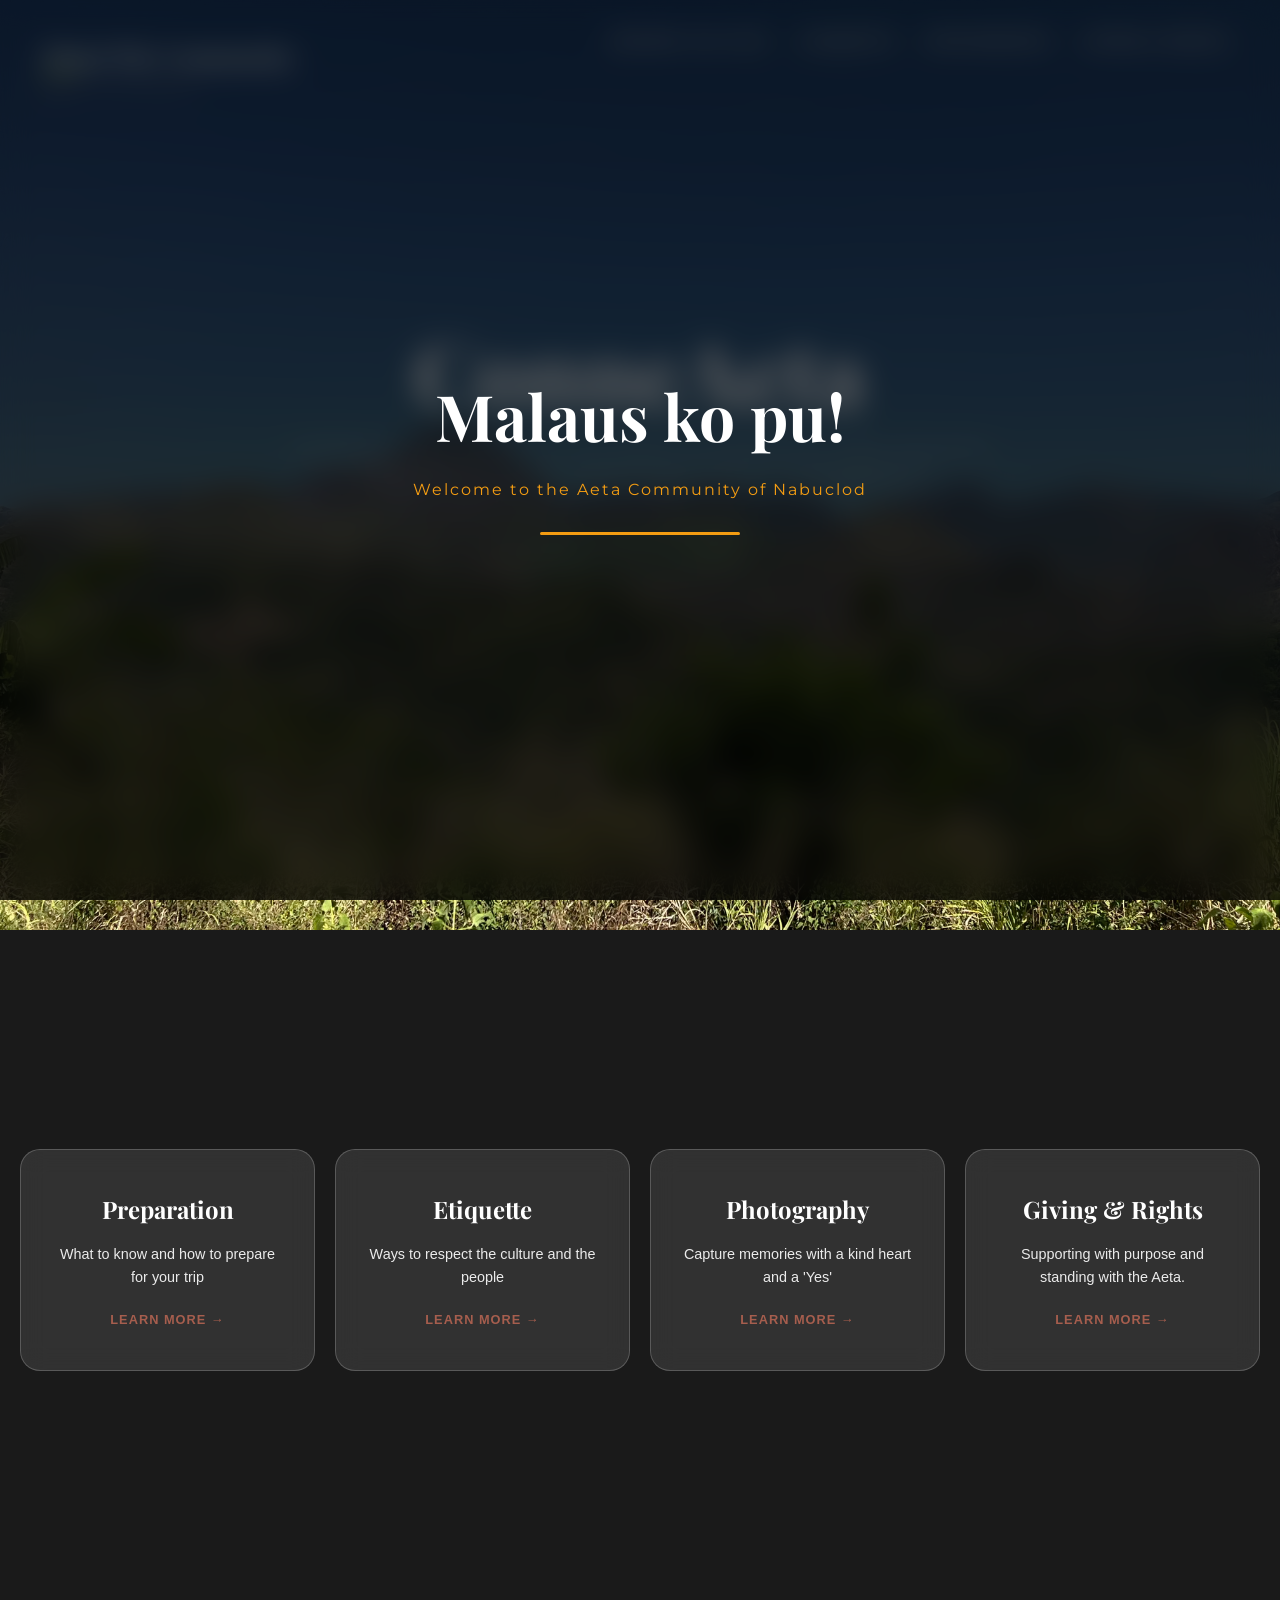
==== index.html @ 684ae45a "Add files via upload initial commit" ====
<!DOCTYPE html>
<html lang="en">
<head>
    <meta charset="UTF-8">
    <!-- CRITICAL: This line makes it phone-friendly -->
    <meta name="viewport" content="width=device-width, initial-scale=1.0">
    <link href="https://fonts.googleapis.com/css2?family=Montserrat:wght@300;400;600&family=Playfair+Display:ital,wght@0,600;1,600&display=swap" rel="stylesheet">
    <link rel="stylesheet" href="style.css">
    <title>ConneAeta</title>
</head>
<body class="home-page" style="background: linear-gradient(rgba(0,0,0,0.5), rgba(0,0,0,0.5)), url('nabuclod.jpeg') no-repeat center center fixed; background-size: cover; background-color: #1a1a1a;">
  
    <!-- Welcome Splash Screen -->
<div id="welcome-overlay">
    <div class="welcome-content">
        <h1 class="welcome-main">Malaus ko pu!</h1>
        <p class="welcome-sub">Welcome to the Aeta Community of Nabuclod</p>
         <div class="loading-container">
            <div class="loading-progress"></div>
        </div>
    </div>
</div>
   <!-- Brand & Info Navigation (Top Left) -->
<nav class="index-info-nav">
    <!-- Added onclick here -->
    <button id="communityBtn" class="nav-main" onclick="openModal('communityModal')">About The Community</button>
    <button id="projectBtn" class="nav-sub" onclick="openModal('projectModal')">About The Project</button>
</nav>

<!-- Modals (Initially Hidden) -->
<div id="communityModal" class="modal">
    <div class="modal-content">
        <span class="close-btn" onclick="closeModal('communityModal')">&times;</span>
        <h2>The Aeta of Nabuclod </h2>
        <div class="matcha-line"></div>
        <p> <br> The Aeta of Nabuclod are among the resilient Indigenous peoples of Central Luzon, 
            serving as the ancestral guardians of the mountains in Floridablanca, Pampanga. 
            Their heritage is deeply rooted in a spiritual and physical connection to the land, 
            which they view not just as property, but as a source of life, medicine, and identity.
            <br>
            <br>
        For generations, they have maintained a profound knowledge of the forest—from traditional 
        herbal healing practices to the rhythmic storytelling found in their music and dance. 
        Today, the community continues to protect their cultural integrity and ancestral domains, 
        inviting visitors to connect with their history through the lens of respect, dignity, and legal awareness.</p>
    </div>
</div>

<div id="projectModal" class="modal">
    <div class="modal-content">
        <span class="close-btn" onclick="closeModal('projectModal')">&times;</span>
        <h2>About ConneAeta</h2>
        <div class="matcha-line"></div>
        <p> <br> ConneAeta is a digital platform designed to bridge the gap between visitors and the Aeta community 
            through education and legal awareness. 
            <br> <br>
            By providing specific guidance on Aeta etiquette and integrating 
            the principles of the Indigenous Peoples’ Rights Act (IPRA), the project aims to transform "good intentions" 
            into purposeful support—ensuring every connection is rooted in mutual respect and cultural dignity.</p>
    </div>
</div>
    <header>
        <nav>
            <a href="before-you-visit.html">Before You Visit</a>
            <a href="etiquette.html">Etiquette</a>
            <a href="photos.html">Photography</a>
            <a href="support.html">Giving & Rights</a>
        </nav>

    </header>

    <main class="hero">
        <div class="hero-content">
            <h1>ConneAeta</h1>
            <p class="tagline">Connecting People to Aeta Etiquette and Rights <br class="desktop-only"> in Nabuclod, Floridablanca, Pampanga</p>
            <div class="button-container">
                <a href="before-you-visit.html" class="cta-button">Connect with Respect</a>
            </div>
        </div>
    </main>

    <section class="quick-links">
    <div class="glass-grid">
        <!-- Card 1 -->
        <a href="before-you-visit.html" class="glass-card">
            <h3>Preparation</h3>
            <p>What to know and how to prepare for your trip</p>
            <span class="card-link">Learn More →</span>
        </a>

        <!-- Card 2 -->
        <a href="etiquette.html" class="glass-card">
            <h3>Etiquette</h3>
            <p>Ways to respect the culture and the people</p>
            <span class="card-link">Learn More →</span>
        </a>

        <!-- Card 3 -->
        <a href="photos.html" class="glass-card">
            <h3>Photography</h3>
            <p>Capture memories with a kind heart and a 'Yes'</p>
            <span class="card-link">Learn More →</span>
        </a>
        <!-- New Card 4: Giving & Rights -->
        <a href="support.html" class="glass-card">
            <h3>Giving & Rights</h3>
            <p>Supporting with purpose and standing with the Aeta.</p>
            <span class="card-link">Learn More →</span>
        </a>
    </div>
    
</section>

<!-- At the very bottom, right before the closing </body> tag -->
    <script>
    function dismissOverlay() {
        const overlay = document.getElementById('welcome-overlay');
        if (overlay) {
            overlay.classList.add('overlay-hidden');
            // Re-enable scrolling after the transition
            document.body.style.overflow = 'auto';
        }
    }

    document.addEventListener("DOMContentLoaded", () => {
        // 1. Lock scrolling immediately
        document.body.style.overflow = 'hidden';

        // 2. Set timer to dismiss overlay after 3 seconds
        setTimeout(dismissOverlay, 3000); 
    });
  document.addEventListener("DOMContentLoaded", function() {
    
    // Function to show modal
    window.openModal = function(id) {
        const modal = document.getElementById(id);
        if (modal) {
            modal.style.display = "flex";
            document.body.style.overflow = "hidden"; // Stop background scroll
        }
    };

    // Function to hide modal
    window.closeModal = function(id) {
        const modal = document.getElementById(id);
        if (modal) {
            modal.style.display = "none";
            document.body.style.overflow = "auto"; // Enable background scroll
        }
    };

    // --- ATTACHING TO YOUR SPECIFIC IDs ---
    const commBtn = document.getElementById("communityBtn");
    const projBtn = document.getElementById("projectBtn");

    if (commBtn) {
        commBtn.addEventListener("click", () => openModal("communityModal"));
    }
    if (projBtn) {
        projBtn.addEventListener("click", () => openModal("projectModal"));
    }

    // Close if clicking the dark overlay
    window.addEventListener("click", function(event) {
        if (event.target.classList.contains('modal')) {
            event.target.style.display = "none";
            document.body.style.overflow = "auto";
        }
    });
});
</script>

</body>
</html>
---- style.css ----
:root {
    --earth-brown: #5d4037;
    --forest-green: #385139;
    --warm-cream: #f9f7f2;
    --terracotta: #a65e4e;
    --white: #ffffff;
    
    --heading-font: 'Playfair Display', serif;
    --body-font: 'Montserrat', sans-serif;
}

/* --- Base Reset --- */
* {
    box-sizing: border-box;
}

body {
    margin: 0;
    font-family: var(--body-font);
    background-color: var(--warm-cream);
    color: var(--earth-brown);
    line-height: 1.6;
    overflow-x: hidden; /* Prevents accidental side-scrolling on mobile */
}
/* --- Header & Navigation --- */
header {
    position: absolute;
    top: 0;
    width: 100%;
    padding: 30px 50px;
    display: flex;
    justify-content: flex-end;
    z-index: 10;
}

nav {
    display: flex;
    flex-wrap: wrap;
    justify-content: flex-end;
}

nav a {
    margin-left: 30px;
    text-decoration: none;
    color: var(--white);
    font-size: 0.85rem;
    font-weight: 600;
    text-transform: uppercase;
    letter-spacing: 2px;
    transition: opacity 0.3s ease;
    text-shadow: 1px 1px 2px rgba(0,0,0,0.3);
}

/* THE ADDITION */
nav a.active {
    color: var(--terracotta) !important;
    border-bottom: 2px solid var(--terracotta);
    padding-bottom: 5px;
    opacity: 1;
}

nav a:hover {
    opacity: 0.7;
}

/* --- Hero Section --- */
.hero {
    height: 100vh;
    display: flex;
    justify-content: center;
    align-items: center;
    text-align: center;
    background-size: cover;
    background-position: center;
    background-repeat: no-repeat;
    padding: 0 20px;
}

.hero-content {
    max-width: 900px; /* Prevents text from being too wide on desktops */
    padding: 20px;
}

.hero-content h1 {
    font-family: var(--heading-font);
    font-size: clamp(2.5rem, 10vw, 5.5rem); /* Dynamically scales text */
    color: var(--white);
    margin: 0;
    letter-spacing: 1px;
    line-height: 1.1;
}

.tagline {
    font-family: var(--body-font);
    font-size: clamp(0.85rem, 3vw, 1.1rem); /* Dynamically scales tagline */
    font-weight: 300;
    color: var(--white);
    margin-top: 15px;
    margin-bottom: 40px;
    text-transform: uppercase;
    letter-spacing: 4px;
    opacity: 0.9;
}

/* --- Subtle CTA Button --- */
.cta-button {
    display: inline-block;
    padding: 15px 30px;
    /* Transparent background for a lighter feel */
    background-color: transparent; 
    /* Soft color for text - use a muted white or light grey */
    color: rgba(255, 255, 255, 0.9); 
    
    text-decoration: none;
    font-size: 0.85rem;
    font-weight: 500;
    text-transform: uppercase;
    letter-spacing: 2px;
    
    /* Thin, semi-transparent border */
    border: 1px solid rgba(255, 255, 255, 0.3); 
    border-radius: 2px;
    
    transition: all 0.5s cubic-bezier(0.4, 0, 0.2, 1);
}

.cta-button:hover {
    /* Subtle background fade-in */
    background-color: rgba(164, 198, 57, 0.15); /* Very light Matcha Green tint */
    border-color: #A4C639; /* Matcha Green border highlight */
    color: #ffffff;
    
    /* Very soft lift instead of a harsh shadow */
    transform: translateY(-1px);
    letter-spacing: 2.5px; /* Slight expansion for a sophisticated feel */
}

/* --- Base Body Settings --- */
body {
    margin: 0;
    padding: 0;
    font-family: 'Montserrat', sans-serif;
    background-attachment: fixed;
    background-position: center;
    background-repeat: no-repeat;
    background-size: cover;
    background-color: #1a1a1a; 
}

/* --- Index Page Background --- */
body.home-page {
    background-image: linear-gradient(rgba(0,0,0,0.5), rgba(0,0,0,0.5)), url('nabuclod.webp') !important;
    background-attachment: fixed !important;
    display: block; /* Ensures the body is rendering fully */
}

/* --- All Other Pages Background --- */
body.sub-page {
    /* Increased from 0.7 to 0.85 for better text contrast */
    background-image: linear-gradient(rgba(0,0,0,0.85), rgba(0,0,0,0.85)), url('nabuclod2.webp');
    background-size: cover;
    background-position: center;
    background-attachment: fixed; /* Keeps the background steady while scrolling */
}

/* CHANGE: Separate the body class from the container class */
.hero, .quick-links, .sub-page-content {
    background: transparent !important;
}
.quick-links {
    position: relative;
    padding: 150px 20px; /* More padding creates a longer scroll over the photo */
    /* This is the engine of the effect */
    background-attachment: fixed; 
    background-position: center;
    background-repeat: no-repeat;
    background-size: cover;
    
    width: 100%;
    min-height: 80vh; /* Ensures the section is large enough to see the effect */
    display: flex;
    align-items: center;
    overflow: hidden;
}

.glass-grid {
    display: grid;
    /* This forces 4 equal columns on desktop */
    grid-template-columns: repeat(4, 1fr); 
    gap: 20px;
    max-width: 1300px; /* Widened to give the row more breathing room */
    margin: 0 auto;
    z-index: 2;
}

/* --- Responsive Adjustments --- */

/* For Tablets: Move to 2 rows of 2 */
@media (max-width: 1100px) {
    .glass-grid {
        grid-template-columns: repeat(2, 1fr);
    }
}

/* For Phones: Move to a single vertical stack */
@media (max-width: 700px) {
    .glass-grid {
        grid-template-columns: 1fr;
        gap: 15px;
    }
    
    .glass-card {
        padding: 30px 20px; /* Slightly smaller padding for small screens */
    }
}
/* THE GLASS EFFECT */
.glass-card {
    background: rgba(255, 255, 255, 0.1); /* Transparent white */
    backdrop-filter: blur(12px); /* The frosted glass look */
    -webkit-backdrop-filter: blur(12px); /* Safari support */
    border: 1px solid rgba(255, 255, 255, 0.2);
    border-radius: 20px;
    padding: 40px 30px;
    text-decoration: none;
    color: white;
    transition: all 0.4s cubic-bezier(0.175, 0.885, 0.32, 1.275);
    display: flex;
    flex-direction: column;
    align-items: center;
    text-align: center;
}

.glass-card:hover {
    transform: translateY(-10px);
    background: rgba(255, 255, 255, 0.18);
    border: 1px solid rgba(255, 255, 255, 0.4);
}

.card-icon {
    font-size: 2.5rem;
    margin-bottom: 20px;
}

.glass-card h3 {
    font-family: 'Playfair Display', serif;
    font-size: 1.5rem;
    margin-bottom: 15px;
}

.glass-card p {
    font-size: 0.9rem;
    line-height: 1.6;
    opacity: 0.9;
    margin-bottom: 20px;
}

.card-link {
    font-weight: 600;
    font-size: 0.8rem;
    text-transform: uppercase;
    letter-spacing: 1px;
    color: var(--terracotta);
}
/* --- MOBILE OPTIMIZATION --- */
@media (max-width: 768px) {
    header {
        padding: 20px;
        justify-content: center; /* Centers navigation on mobile */
        position: fixed; /* Optional: keeps nav visible while scrolling */
        background: rgba(56, 81, 57, 0.8); /* Semi-transparent forest green */
        backdrop-filter: blur(5px);
    }

    nav {
        justify-content: center;
        gap: 15px; /* Adds space between wrapped links */
    }

    nav a {
        margin: 0 5px; /* Better spacing for small screens */
        font-size: 0.75rem;
        letter-spacing: 1px;
    }

    .hero-content h1 {
        margin-top: 60px; /* Prevents text from being hidden behind the header */
    }

    .tagline {
        letter-spacing: 2px; /* Reduces spacing so it doesn't wrap awkwardly */
        margin-bottom: 30px;
    }

    .cta-button {
        width: 100%; /* Full width button is easier to tap */
        max-width: 300px;
        padding: 20px;
    }
}
/* --- Sub-Page Layout --- */
.sub-page { 
    background-color: var(--warm-cream); 
    background-image: linear-gradient(rgba(0, 0, 0, 0.5), rgba(0, 0, 0, 0.5)), url('nabuclod2.jpeg');
    background-size: cover;
    background-position: center;
    background-repeat: no-repeat;
    background-attachment: fixed;
    min-height: 100vh;
}

.sub-header {
    background-color: var(--forest-green);
    padding: 15px 5%; /* Flexible padding */
    display: flex;
    justify-content: flex-end;
    position: sticky; /* Keeps nav visible while scrolling */
    top: 0;
    z-index: 1000;
}

/* Fixes for Navigation on mobile */
.sub-header nav {
    display: flex;
    gap: 20px;
    flex-wrap: wrap; /* Allows links to wrap on small screens */
    justify-content: center;
}

.content-wrapper {
    max-width: 1200px;
    margin: 40px auto;
    padding: 0 20px;
}

.content-wrapper h1, .content-wrapper p {
    color: var(--white);
    text-shadow: 2px 2px 4px rgba(0,0,0,0.6);
    text-align: left;
}

/* 1. Base style for all category headers */
.category-section h2 {
    color: var(--white);
    font-family: var(--heading-font);
    margin: 30px 0 20px 0;
    display: inline-block;
    padding-bottom: 5px;
}
/* Target only the H2 inside the etiquette-section */
.etiquette-section .section-heading {
    color: white !important; /* Forces the color to change */
    text-shadow: 2px 2px 4px rgba(0, 0, 0, 0.8); /* Dark shadow to lift it off the background */
    display: inline-block;
    padding: 5px 15px;
}
 /* Using the parent class to ensure the browser prioritizes this style */
.donts-section .section-heading {
    color: white !important; /* Your brown */
   text-shadow: 2px 2px 4px rgba(0, 0, 0, 0.8); /* Dark shadow to lift it off the background */
    display: inline-block;
    padding: 5px 15px;
}

/* Container for the cards */
.dos-grid {
    display: grid;
    grid-template-columns: repeat(auto-fit, minmax(250px, 1fr));
    gap: 20px;
}

/* Glassmorphism Card Style */
.do-card {
    background: rgba(255, 255, 255, 0.05);
    backdrop-filter: blur(10px);
    border-radius: 12px;
    overflow: hidden;
    border: 1px solid rgba(255, 255, 255, 0.1);
    transition: 0.3s ease;
}

.do-card:hover {
    transform: scale(1.03);
    border-color: #f39c12; /* Using your gold/wood accent */
}

.img-box {
    width: 100%;
    height: 150px;
    overflow: hidden;
}

.img-box img {
    width: 100%;
    height: 100%;
    object-fit: cover;
}

.content {
    padding: 15px;
}

.content h3 {
    color: #f39c12;
    font-size: 1.1rem;
    margin-bottom: 5px;
}

.content p {
    font-size: 0.85rem;
    color: #ccc;
    line-height: 1.4;
}

/* Don'ts list styling */
.donts-container {
    background: rgba(231, 76, 60, 0.1); /* Subtle red tint */
    border-left: 5px solid #e74c3c;
    padding: 20px;
    border-radius: 8px;
}

.donts-list {
    display: grid;
    grid-template-columns: repeat(auto-fit, minmax(300px, 1fr));
    list-style: none;
    padding: 0;
}

.donts-list li {
    padding: 10px;
    color: #eee;
    font-size: 0.9rem;
}

.donts-list li::before {
    content: "✕ ";
    color: #e74c3c;
    font-weight: bold;
}

/* --- MOBILE OPTIMIZATION --- */
@media (max-width: 768px) {
    .sub-header {
        justify-content: center; /* Centers nav on phones */
        padding: 15px;
    }

    .sub-header nav {
        gap: 12px;
        font-size: 0.9rem;
    }

    .content-wrapper {
        margin: 20px auto;
    }

    .content-wrapper h1 {
        font-size: 1.8rem;
        text-align: center;
    }

    .content-wrapper p {
        text-align: center;
        font-size: 1rem;
    }

    .rules-grid {
        grid-template-columns: 1fr; /* Stacks cards in 1 column */
        gap: 15px;
    }

    .category-section h2 {
        display: block; /* Centers the header line on mobile */
        text-align: center;
        margin: 40px auto 20px auto;
    }
}

/* for before-you-visit */
/* Ensure the tagline is legible on mobile */
.tagline {
    max-width: 800px;
    margin-bottom: 40px;
}

/* Add a little more breathing room for the headers in the guide */
.category-section {
    margin-top: 50px;
}

@media (max-width: 768px) {
    .content-wrapper h1 {
        font-size: 2rem;
    }
    
    .card h4 {
        font-size: 1.1rem;
        border-bottom: 1px solid rgba(0,0,0,0.1);
        padding-bottom: 5px;
        margin-bottom: 15px;
    }
}

/* --- photos --- */
.photo-gallery {
    display: grid;
    grid-template-columns: repeat(auto-fit, minmax(300px, 1fr));
    gap: 20px;
    margin-top: 30px;
}

.gallery-item {
    background: rgba(255, 255, 255, 0.1);
    backdrop-filter: blur(10px);
    border-radius: 12px;
    overflow: hidden;
    border: 1px solid rgba(255, 255, 255, 0.2);
    transition: transform 0.3s ease;
}

.gallery-item:hover {
    transform: scale(1.02);
}

.gallery-item img {
    width: 100%;
    height: 250px;
    object-fit: cover; /* Ensures images are cropped neatly into boxes */
    display: block;
}

.gallery-item .caption {
    padding: 15px;
    font-size: 0.85rem;
    color: var(--white);
    font-style: italic;
    text-align: center;
    background: rgba(0,0,0,0.3);
}

/* Mobile Gallery Tweaks */
@media (max-width: 768px) {
    .photo-gallery {
        grid-template-columns: 1fr; /* Stacks photos on phones */
    }
    
    .gallery-item img {
        height: 200px;
    }
}
/* This forces every major container to be invisible so the body shows through */
.hero, 
.main-wrapper, 
#app, 
section {
    background: transparent !important;
    background-color: transparent !important;
}


/* --- START - WELCOME LOADING OVERLAY STYLES --- */
#welcome-overlay {
    position: fixed;
    inset: 0;
    background: rgba(0, 0, 0, 0.6); /* Semi-transparent dark background */
    backdrop-filter: blur(15px);
    display: flex;
    justify-content: center;
    align-items: center;
    z-index: 10000;
    transition: opacity 1s, visibility 1s;
}

.welcome-content {
    display: flex;
    flex-direction: column;
    align-items: center;
    text-align: center;
    padding: 20px;
    width: 100%; /* Allows flex centering to work properly */
}

.welcome-main {
    font-family: 'Playfair Display', serif;
    font-size: clamp(2.5rem, 8vw, 4rem); /* Responsive size: scales on mobile */
    color: #ffffff;
    margin: 0;
}

.welcome-sub {
    font-family: 'Montserrat', sans-serif;
    font-size: 1rem;
    color: #f39c12; /* Gold accent */
    margin-top: 10px;
    letter-spacing: 2px;
}

.loading-container {
    width: 200px;
    height: 3px;
    background: rgba(255, 255, 255, 0.2);
    margin-top: 30px;
    border-radius: 5px;
    overflow: hidden;
}

.loading-progress {
    width: 0%;
    height: 100%;
    background: #f39c12;
    animation: fillProgress 3s linear forwards;
}

@keyframes fillProgress {
    from { width: 0%; }
    to { width: 100%; }
}

.overlay-hidden {
    opacity: 0;
    visibility: hidden;
    pointer-events: none;
}

/* Mobile Tweak */
@media screen and (max-width: 480px) {
    .welcome-main {
        font-size: 2.2rem;
    }
    
    .loading-container {
        width: 150px;
    }
}

/* --- END-LOADING SCREEN ---- */

/* --- START-BEFORE YOU VISIT ---*/

.group-header h4 {
    color: #ffffff; /* Sets the text to pure white */
    margin: 0;
    text-transform: uppercase;
    letter-spacing: 1px;
    /* Optional: adds a tiny bit of weight so the white is crisp */
    font-weight: 600; 
}

/* Main Checklist Heading */
.checklist-header h3 {
    color: #ffffff !important;
    font-size: 1.5rem;
    margin-bottom: 10px;
}

/* Checklist Intro/Description */
.checklist-header .checklist-intro {
    color: rgba(255, 255, 255, 0.85); /* Slightly off-white for a cleaner look */
    font-size: 1rem;
    margin-bottom: 30px;
    max-width: 600px; /* Prevents the text from stretching too far */
}

/* Layout remains a single row of 3 boxes */
.checklist-grid {
    display: grid;
    grid-template-columns: repeat(3, 1fr); /* Forces 3 boxes in one row */
    gap: 20px;
}

.board-style {
    background: rgba(255, 255, 255, 0.04);
    border-top: 3px solid #f39c12; /* Wood accent */
    border-radius: 10px;
    padding: 20px;
}

.matcha-accent {
    border-top-color: #2ecc71; /* Matcha accent for the middle box */
}

/* The Single Check Style */
.check-item-single {
    display: flex;
    align-items: center;
    cursor: pointer;
    margin-bottom: 15px;
    padding: 8px;
    border-radius: 6px;
    transition: background 0.3s ease;
}

.check-item-single:hover {
    background: rgba(255, 255, 255, 0.05);
}

.check-item-single input {
    display: none; /* Hide the native box */
}

.checkmark-circle {
    width: 20px;
    height: 20px;
    /* Change 'border: 2px;' to include the style 'solid' */
    border: 2px solid white; 
    
    border-radius: 50%;
    margin-right: 12px;
    display: flex;
    align-items: center;
    justify-content: center;
    transition: all 0.3s ease;
    flex-shrink: 0;
}

/* Active State: The Single Checkmark */
.check-item-single input:checked + .checkmark-circle {
    background-color: #2ecc71; /* Matcha fill */
    border-color: #2ecc71;
}

.check-item-single input:checked + .checkmark-circle::after {
    content: '✓';
    color: white;
    font-size: 12px;
    font-weight: bold;
}

/* High visibility Tan text */
.check-item-single .text {
    color: #d7ccc8;
    font-size: 0.9rem;
    transition: opacity 0.3s ease;
}

.check-item-single input:checked ~ .text {
    opacity: 0.6;
    text-decoration: line-through;
}

/* Mobile: Stack them when screen is small */
@media (max-width: 900px) {
    .checklist-grid {
        grid-template-columns: 1fr;
    }
}

/*photos*/
/* --- BASE STYLES & RESET --- */
* {
    margin: 0;
    padding: 0;
    box-sizing: border-box;
}

body {
    background-color: #0f0f0f; /* Deep dark background */
    font-family: 'Inter', sans-serif;
    color: #ffffff;
}

/* --- LAYOUT WRAPPER --- */
.photography-wrapper {
    display: flex;
    gap: 40px;
    padding: 40px 5%;
    max-width: 1400px;
    margin: 0 auto;
    align-items: flex-start;
}

/* --- SIDEBAR (STICKY ON DESKTOP) --- */
.protocol-sidebar {
    flex: 0 0 280px; 
    border-right: 1px solid rgba(255, 255, 255, 0.1);
    padding-right: 30px;
    position: sticky;
    top: 20px;
    height: auto;
}

.sidebar-title {
    color: #ffffff;
    font-size: 1.4rem;
    font-weight: 700;
    text-transform: uppercase;
    letter-spacing: 2px;
    margin-bottom: 35px;
    border-left: 5px solid #2ecc71; /* Matcha Accent */
    padding-left: 15px;
}

.p-item {
    margin-bottom: 35px;
}

.p-item h6 {
    color: #f39c12; /* Wood Tone */
    font-size: 1rem;
    font-weight: 600;
    margin-bottom: 8px;
    text-transform: uppercase;
    letter-spacing: 1px;
}

.p-item p {
    color: #d7ccc8;
    font-size: 0.95rem;
    line-height: 1.6;
    margin: 0;
}

/* --- THE GALLERY MAIN --- */
.gallery-main {
    flex: 1;
    width: 100%;
}

.mosaic-grid {
    display: grid;
    grid-template-columns: repeat(2, 1fr); /* 2 columns for the '2' in 1-2-1-2 */
    gap: 25px;
    width: 100%;
}

/* Standard Photos (The '2') */
.photo-item {
    width: 100%;
    aspect-ratio: 3 / 2;
    overflow: hidden;
    background: #1a1a1a;
    border-radius: 25px; /* Curved Edges */
    border: 1px solid rgba(255, 255, 255, 0.05);
}

/* Full Width Photos (The '1') */
.photo-item.wide {
    grid-column: span 2; 
    aspect-ratio: 21 / 9; 
}

.photo-item img {
    width: 100%;
    height: 100%;
    object-fit: cover;
    transition: transform 0.6s cubic-bezier(0.25, 1, 0.5, 1);
}

/* Hover Effect */
.photo-item:hover img {
    transform: scale(1.08);
}

/* --- MOBILE RESPONSIVE FIXES (Below 900px) --- */
@media (max-width: 900px) {
    
    /* Stack Sidebar on top of Gallery */
    .photography-wrapper { 
        flex-direction: column; 
        padding: 20px;
        gap: 30px;
    }

    /* Adjust Sidebar for Top Placement */
    .protocol-sidebar {
        flex: none;
        width: 100%;
        position: relative; 
        top: 0;
        padding-right: 0;
        border-right: none;
        border-bottom: 1px solid rgba(255, 255, 255, 0.1);
        padding-bottom: 30px;
    }

    .sidebar-title {
        font-size: 1.3rem;
        margin-bottom: 25px;
    }

    /* Convert Mosaic Grid to Single Column for readability */
    .mosaic-grid {
        grid-template-columns: 1fr; 
        gap: 20px;
    }

    /* Ensure 'Wide' and 'Standard' photos look the same on mobile */
    .photo-item, 
    .photo-item.wide {
        grid-column: span 1 !important; 
        aspect-ratio: 3 / 2; 
        border-radius: 18px; 
    }

    .p-item {
        margin-bottom: 25px;
    }
}

/* --- FOOTER --- */
footer {
    text-align: center;
    padding: 60px 20px;
}

.cta-button {
    color: #2ecc71;
    text-decoration: none;
    border: 1px solid #2ecc71;
    padding: 10px 25px;
    border-radius: 50px;
    transition: 0.3s;
}

.cta-button:hover {
    background: #2ecc71;
    color: #000;
}

/* --- SUPPORT PAGE THEME --- */
.support-page {
    max-width: 1100px;
    margin: 0 auto;
    padding: 60px 20px;
}

.support-header {
    text-align: center;
    margin-bottom: 80px;
}

.support-header h1 {
    font-size: 3rem;
    color: #2ecc71; /* Matcha Accent */
    margin-bottom: 15px;
}

.section-label {
    text-transform: uppercase;
    letter-spacing: 3px;
    font-size: 1rem;
    color: #f39c12; /* Wood Tone */
    margin-bottom: 40px;
    display: block;
    border-bottom: 1px solid rgba(243, 156, 18, 0.3);
    padding-bottom: 10px;
}

/* --- RIGHTS GRID --- */
/* --- UPDATED RIGHTS GRID (Dark 2x2 Layout) --- */
.rights-grid {
    display: grid;
    /* Forces 2 columns for the 4 cards */
    grid-template-columns: repeat(2, 1fr);
    gap: 25px;
    margin-bottom: 100px;
    max-width: 1100px;
    margin-left: auto;
    margin-right: auto;
}

.right-card {
    background: #1a1a1a; /* Your original dark background */
    padding: 40px;
    border-radius: 20px;
    /* Subtle border so it doesn't vanish into the page background */
    border: 1px solid rgba(255, 255, 255, 0.05); 
    transition: all 0.4s ease;
    display: flex;
    flex-direction: column;
}

.right-card:hover {
    transform: translateY(-10px);
    /* Subtle Matcha Green border highlight */
    border-color: #A4C639; 
    box-shadow: 0 10px 30px rgba(0, 0, 0, 0.5);
}

.card-icon {
    font-size: 2.5rem;
    font-weight: 800;
    /* Matcha green at low opacity for a "ghost" number look */
    color: rgba(164, 198, 57, 0.15); 
    margin-bottom: 15px;
}

.right-card h3 {
    margin-bottom: 15px;
    color: #ffffff; /* High contrast for the title */
    font-family: 'Playfair Display', serif;
    letter-spacing: 1px;
}

.right-card p {
    color: #bcaaa4; /* Your original muted brown/tan text color */
    font-size: 0.95rem;
    line-height: 1.6;
    margin: 0;
}

/* --- Responsive Layout --- */
@media screen and (max-width: 850px) {
    .rights-grid {
        /* Stacks cards into 1 column on tablets/phones for readability */
        grid-template-columns: 1fr;
        padding: 0 20px;
    }
}

/* --- ETHICS TIMELINE --- */
.ethics-timeline {
    display: flex;
    flex-direction: column;
    gap: 20px;
}

/* --- ENHANCED STEP STYLING --- */
.ethic-step {
    background: rgba(255, 255, 255, 0.02);
    padding: 35px;
    border-radius: 15px;
    border-left: 4px solid #f39c12;
    transition: background 0.3s ease;
}
.ethic-step:hover {
    background: rgba(255, 255, 255, 0.05);
}

.step-tag {
    font-size: 0.7rem;
    font-weight: 800;
    text-transform: uppercase;
    color: #f39c12;
    display: block;
    margin-bottom: 10px;
}

.ethic-step h4 {
    font-size: 1.3rem;
    margin-bottom: 10px;
}

.ethic-step p {
    color: #d7ccc8;
    line-height: 1.5;
}

/* --- MOBILE TWEAKS --- */
@media (max-width: 900px) {
    .rights-grid {
        grid-template-columns: 1fr; /* Stacked for easier reading on the mountain */
    }
    
    .ethic-step {
        padding: 25px;
    }
}
/* Side Contact Button - Accent Green Text */
.side-contact-btn {
    position: fixed;
    right: 0;
    top: 60%;
    transform: translateY(-50%);
    background: #97A97C; /* Brown background */
    color: #5d4037; /* Accent green text */
    padding: 15px 20px;
    border-radius: 10px 0 0 10px;
    cursor: pointer;
    font-weight: bold;
    font-size: 14px;
    z-index: 999;
    box-shadow: -2px 2px 10px rgba(0,0,0,0.2);
    user-select: none;
}

/* Modal Overlay - (No Changes Needed) */
.modal-overlay {
    display: none;
    position: fixed;
    top: 0;
    left: 0;
    width: 100%;
    height: 100%;
    background: rgba(0, 0, 0, 0.7);
    backdrop-filter: blur(5px);
    z-index: 1001;
    justify-content: center;
    align-items: center;
    padding: 20px;
}

/* Centered Modal Box - Brown */
.modal-content {
    background: #97A97C;
    color: #5d4037; /* Heading and general text */
    padding: 25px;
    width: 100%;
    max-width: 350px;
    border-radius: 15px;
    position: relative;
    text-align: center;
    border: 2px solid #385139;
    box-sizing: border-box;
}

/* Close Button - Accent Green */
.close-btn {
    position: absolute;
    right: 15px;
    top: 5px;
    font-size: 32px;
    cursor: pointer;
    color: #5d4037; /* Accent green for high visibility */
    padding: 5px;
}

/* Individual Contact Cards - White with Green Accents */
.contact-card {
    margin: 12px 0;
    padding: 15px;
    background: white;
    border-radius: 8px;
    border-left: 4px solid #5d4037; /* Accent green border on the left */
    text-align: left;
}

/* Contact Card Text - (No Changes Needed for Brown Text) */
.contact-card strong {
    color: #97A97C;
    display: block;
    font-size: 14px;
}

.contact-card p {
    color: black;
    font-size: 18px;
    letter-spacing: 1px;
    margin: 5px 0 0 0;
    font-family: 'Courier New', Courier, monospace;
}

/* Modal HR - (No Changes Needed) */
.modal-content hr {
    border: 0;
    border-top: 1px solid rgba(255, 255, 255, 0.2);
    margin: 15px 0;
}

/* Mobile Specific Tweaks - (No Changes Needed) */
@media screen and (max-width: 480px) {
    .side-contact-btn {
        padding: 12px 15px;
        font-size: 13px;
    }
    
    .modal-content {
        padding: 20px 15px;
    }
}

/* --- Index-Only Navigation --- */
.index-info-nav {
    position: absolute;
    top: 40px;
    left: 40px;
    display: flex;
    flex-direction: column;
    gap: 8px;
    z-index: 100;
}

.index-info-nav button {
    background: transparent;
    border: none;
    padding: 0;
    text-align: left;
    cursor: pointer;
    position: relative; /* Needed for the underline positioning */
    width: fit-content;
}

/* --- THE MAIN BUTTON (The Community) --- */
.nav-main {
    color: #ffffff;
    font-family: 'Playfair Display', serif;
    font-size: 1.5rem;
    font-weight: 700;
    margin-bottom: 2px;
}

.nav-main::after {
    content: '';
    position: absolute;
    left: 0;
    bottom: -2px; /* Gap between text and line */
    width: 40px; /* Initial short line to make it "noticeable" as a button */
    height: 3px;
    background-color: #A4C639; /* Matcha Green */
    transition: width 0.4s cubic-bezier(0.175, 0.885, 0.32, 1.275);
}

.nav-main:hover::after {
    width: 100%; /* Expands to full text width on hover */
}

/* --- THE SUB BUTTON (The Project) --- */
.nav-sub {
    color: #bcaaa4;
    font-size: 0.75rem;
    letter-spacing: 2px;
    text-transform: uppercase;
    opacity: 0.8;
}

.nav-sub::after {
    content: '';
    position: absolute;
    left: 0;
    bottom: -2px;
    width: 0; /* Starts at zero */
    height: 1px;
    background-color: #bcaaa4; /* Muted Brown underline */
    transition: width 0.3s ease;
}

.nav-sub:hover {
    opacity: 1;
}

.nav-sub:hover::after {
    width: 100%;
}
/* THE MODAL FOR INDEX */
.modal {
    display: none; /* Starts hidden */
    position: fixed;
    z-index: 9999;
    left: 0;
    top: 0;
    width: 100%;
    height: 100%;
    background-color: rgba(10, 12, 8, 0.9);
    backdrop-filter: blur(8px);

    /* Centering logic - only works when display is flex */
    justify-content: center;
    align-items: center;
}

/* The Earthy Box */
.modal-content {
    background-color: #242620;
    color: #F5F5F0;
    padding: 40px;
    border: 1px solid rgba(164, 198, 57, 0.4);
    width: 90%;
    max-width: 500px;
    border-radius: 15px;
    position: relative;
    box-shadow: 0 20px 50px rgba(0,0,0,0.7);
    margin: auto; /* Extra insurance for centering */
}
/* Headlines */
.modal-content h2 {
    color: #A4C639; /* Matcha Green */
    font-family: 'Playfair Display', serif;
    font-size: 1.75rem;
    margin-bottom: 10px;
}

/* Body Text - The most important for readability */
.modal-body p {
    color: #F5F5F0;
    line-height: 1.7; /* Extra spacing between lines prevents eye strain */
    font-size: 1.05rem;
    margin-bottom: 15px;
    font-weight: 400;
}

/* Close Button */
.close-btn {
    color: #A9A990; /* Muted Sage */
    transition: color 0.3s ease;
}

.close-btn:hover {
    color: #A4C639; /* Turns Matcha on hover */
}

/* --- Mobile Adjustments --- */
@media screen and (max-width: 768px) {
    /* 1. Fix the Navigation to the top-left */
    .index-info-nav {
        top: 20px !important;  /* Move closer to the edge */
        left: 20px !important;
        gap: 5px;             /* Tighter spacing between buttons */
    }

    /* 2. Scale down the font sizes so they don't wrap weirdly */
    .nav-main {
        font-size: 1.1rem !important;
    }

    .nav-sub {
        font-size: 0.65rem !important;
        letter-spacing: 1px !important;
    }

    /* 3. Make the Modal box take up more width on small screens */
    .modal-content {
        width: 85% !important;
        padding: 25px !important; /* Smaller padding so text has room */
        max-height: 80vh;         /* Prevent it from being taller than the screen */
        overflow-y: auto;        /* Allow scrolling inside the modal if text is long */
    }

    .modal-content h2 {
        font-size: 1.4rem !important;
    }
}
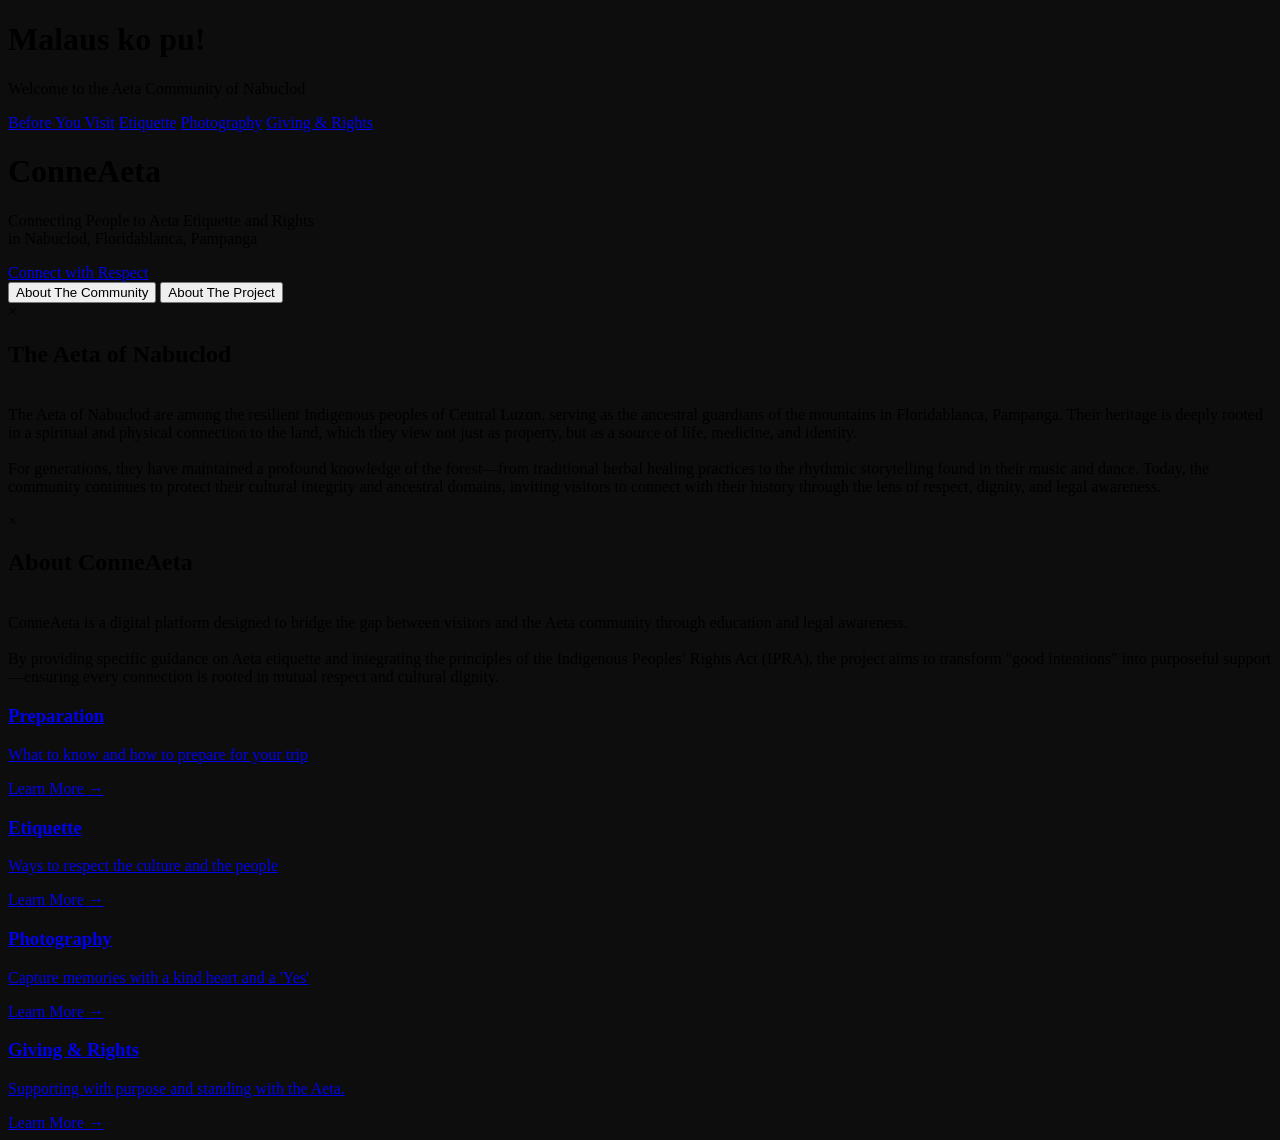
==== commit 37db7a44: "Add files via upload initial commit" ====
--- a/index.html
+++ b/index.html
@@ -20,6 +20,25 @@
         </div>
     </div>
 </div>
+<header>
+        <nav>
+            <a href="before-you-visit.html">Before You Visit</a>
+            <a href="etiquette.html">Etiquette</a>
+            <a href="photos.html">Photography</a>
+            <a href="support.html">Giving & Rights</a>
+        </nav>
+
+    </header>
+
+    <main class="hero">
+        <div class="hero-content">
+            <h1>ConneAeta</h1>
+            <p class="tagline">Connecting People to Aeta Etiquette and Rights <br class="desktop-only"> in Nabuclod, Floridablanca, Pampanga</p>
+            <div class="button-container">
+                <a href="before-you-visit.html" class="cta-button">Connect with Respect</a>
+            </div>
+        </div>
+    </main>
    <!-- Brand & Info Navigation (Top Left) -->
 <nav class="index-info-nav">
     <!-- Added onclick here -->
@@ -59,25 +78,7 @@
             into purposeful support—ensuring every connection is rooted in mutual respect and cultural dignity.</p>
     </div>
 </div>
-    <header>
-        <nav>
-            <a href="before-you-visit.html">Before You Visit</a>
-            <a href="etiquette.html">Etiquette</a>
-            <a href="photos.html">Photography</a>
-            <a href="support.html">Giving & Rights</a>
-        </nav>
-
-    </header>
-
-    <main class="hero">
-        <div class="hero-content">
-            <h1>ConneAeta</h1>
-            <p class="tagline">Connecting People to Aeta Etiquette and Rights <br class="desktop-only"> in Nabuclod, Floridablanca, Pampanga</p>
-            <div class="button-container">
-                <a href="before-you-visit.html" class="cta-button">Connect with Respect</a>
-            </div>
-        </div>
-    </main>
+    
 
     <section class="quick-links">
     <div class="glass-grid">
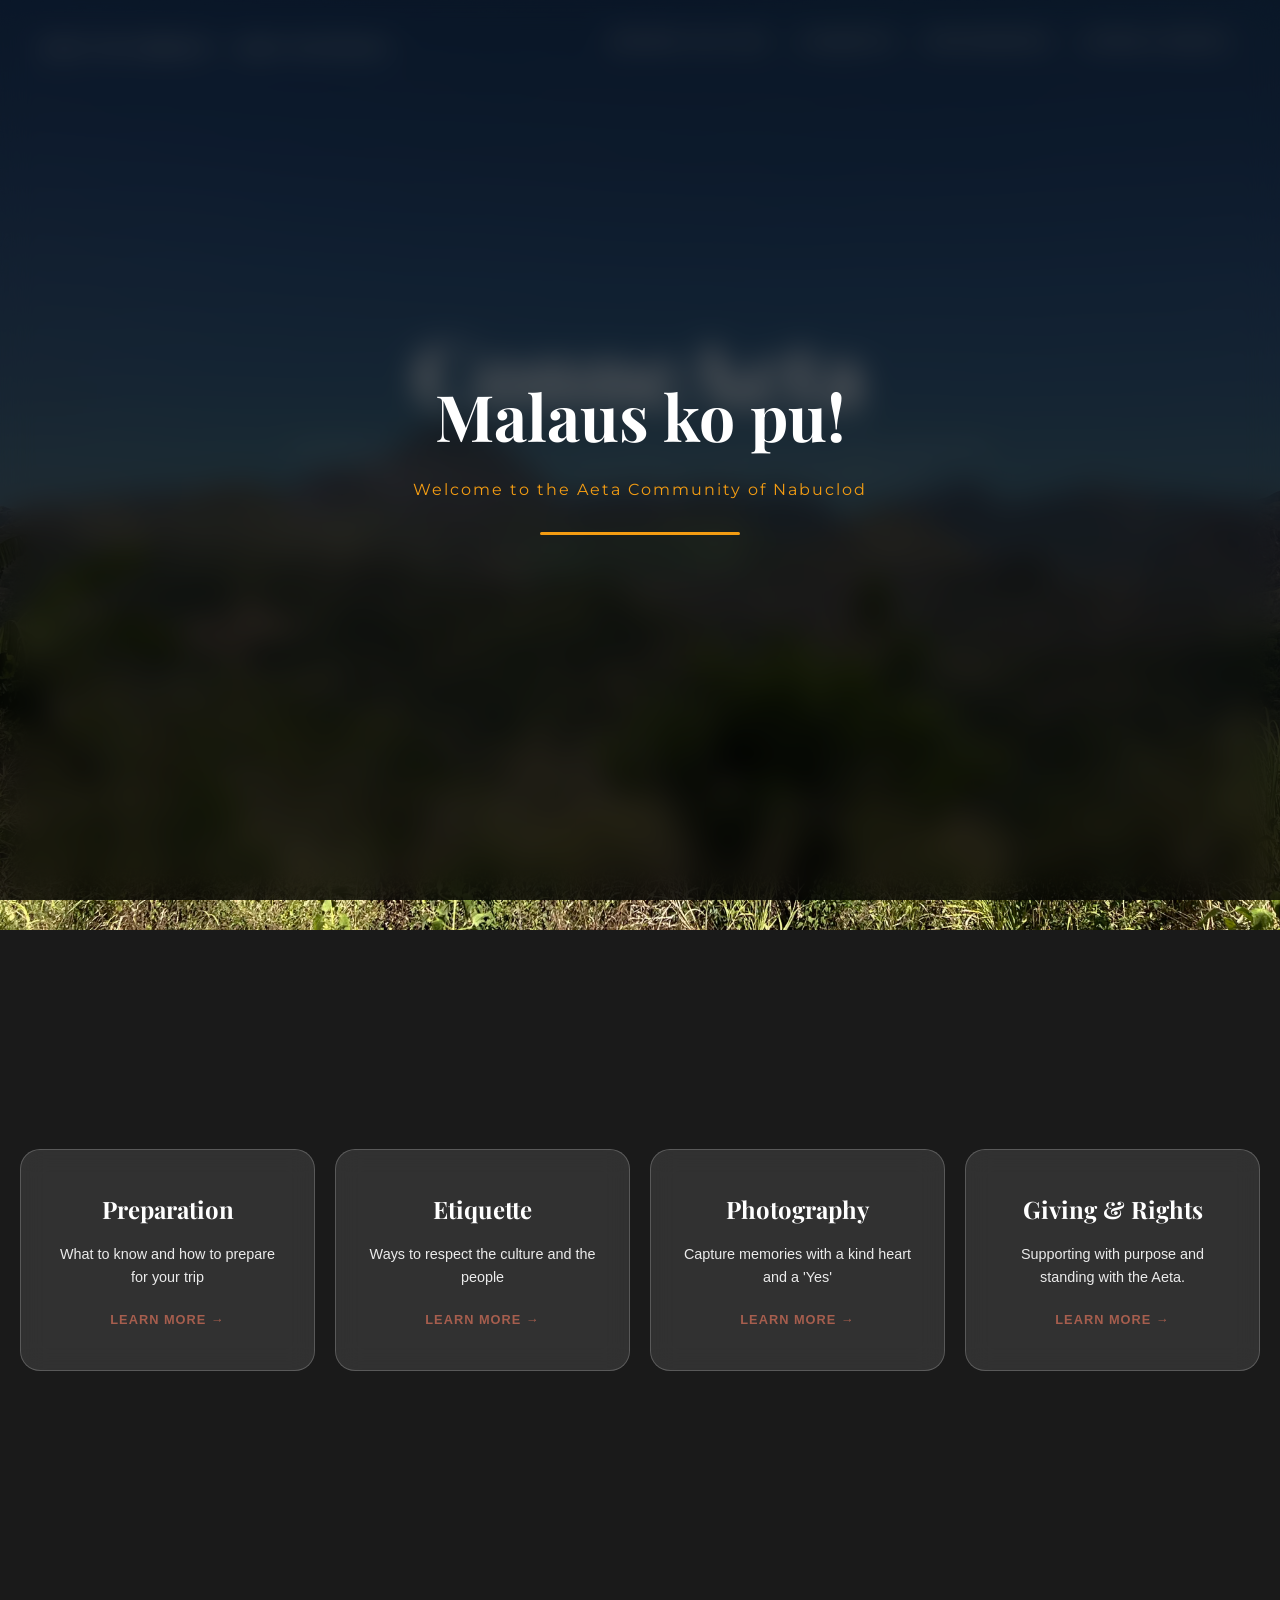
==== commit 82642b30: "Add files via upload initial commit" ====
--- a/index.html
+++ b/index.html
@@ -52,8 +52,8 @@
         <span class="close-btn" onclick="closeModal('communityModal')">&times;</span>
         <h2>The Aeta of Nabuclod </h2>
         <div class="matcha-line"></div>
-        <p> <br> The Aeta of Nabuclod are among the resilient Indigenous peoples of Central Luzon, 
-            serving as the ancestral guardians of the mountains in Floridablanca, Pampanga. 
+        <p> <br> The Aeta of Nabuclod are among the resilient Indigenous peoples of Pampanga, 
+            serving as the ancestral guardians of the mountains in Floridablanca. 
             Their heritage is deeply rooted in a spiritual and physical connection to the land, 
             which they view not just as property, but as a source of life, medicine, and identity.
             <br>
--- a/style.css
+++ b/style.css
@@ -0,0 +1,1323 @@
+:root {
+    --earth-brown: #5d4037;
+    --forest-green: #385139;
+    --warm-cream: #f9f7f2;
+    --terracotta: #a65e4e;
+    --white: #ffffff;
+    
+    --heading-font: 'Playfair Display', serif;
+    --body-font: 'Montserrat', sans-serif;
+}
+
+/* --- Base Reset --- */
+* {
+    box-sizing: border-box;
+}
+
+body {
+    margin: 0;
+    font-family: var(--body-font);
+    background-color: var(--warm-cream);
+    color: var(--earth-brown);
+    line-height: 1.6;
+    overflow-x: hidden; /* Prevents accidental side-scrolling on mobile */
+}
+/* --- Header & Navigation --- */
+header {
+    position: absolute;
+    top: 0;
+    width: 100%;
+    padding: 30px 50px;
+    display: flex;
+    justify-content: flex-end;
+    z-index: 10;
+}
+
+nav {
+    display: flex;
+    flex-wrap: wrap;
+    justify-content: flex-end;
+}
+
+nav a {
+    margin-left: 30px;
+    text-decoration: none;
+    color: var(--white);
+    font-size: 0.85rem;
+    font-weight: 600;
+    text-transform: uppercase;
+    letter-spacing: 2px;
+    transition: opacity 0.3s ease;
+    text-shadow: 1px 1px 2px rgba(0,0,0,0.3);
+}
+
+/* THE ADDITION */
+nav a.active {
+    color: var(--terracotta) !important;
+    border-bottom: 2px solid var(--terracotta);
+    padding-bottom: 5px;
+    opacity: 1;
+}
+
+nav a:hover {
+    opacity: 0.7;
+}
+
+/* --- Hero Section --- */
+.hero {
+    height: 100vh;
+    display: flex;
+    justify-content: center;
+    align-items: center;
+    text-align: center;
+    background-size: cover;
+    background-position: center;
+    background-repeat: no-repeat;
+    padding: 0 20px;
+}
+
+.hero-content {
+    max-width: 900px; /* Prevents text from being too wide on desktops */
+    padding: 20px;
+}
+
+.hero-content h1 {
+    font-family: var(--heading-font);
+    font-size: clamp(2.5rem, 10vw, 5.5rem); /* Dynamically scales text */
+    color: var(--white);
+    margin: 0;
+    letter-spacing: 1px;
+    line-height: 1.1;
+}
+
+.tagline {
+    font-family: var(--body-font);
+    font-size: clamp(0.85rem, 3vw, 1.1rem); /* Dynamically scales tagline */
+    font-weight: 300;
+    color: var(--white);
+    margin-top: 15px;
+    margin-bottom: 40px;
+    text-transform: uppercase;
+    letter-spacing: 4px;
+    opacity: 0.9;
+}
+
+/* --- Subtle CTA Button --- */
+.cta-button {
+    display: inline-block;
+    padding: 15px 30px;
+    /* Transparent background for a lighter feel */
+    background-color: transparent; 
+    /* Soft color for text - use a muted white or light grey */
+    color: rgba(255, 255, 255, 0.9); 
+    
+    text-decoration: none;
+    font-size: 0.85rem;
+    font-weight: 500;
+    text-transform: uppercase;
+    letter-spacing: 2px;
+    
+    /* Thin, semi-transparent border */
+    border: 1px solid rgba(255, 255, 255, 0.3); 
+    border-radius: 2px;
+    
+    transition: all 0.5s cubic-bezier(0.4, 0, 0.2, 1);
+}
+
+.cta-button:hover {
+    /* Subtle background fade-in */
+    background-color: rgba(164, 198, 57, 0.15); /* Very light Matcha Green tint */
+    border-color: #A4C639; /* Matcha Green border highlight */
+    color: #ffffff;
+    
+    /* Very soft lift instead of a harsh shadow */
+    transform: translateY(-1px);
+    letter-spacing: 2.5px; /* Slight expansion for a sophisticated feel */
+}
+
+/* --- Base Body Settings --- */
+body {
+    margin: 0;
+    padding: 0;
+    font-family: 'Montserrat', sans-serif;
+    background-attachment: fixed;
+    background-position: center;
+    background-repeat: no-repeat;
+    background-size: cover;
+    background-color: #1a1a1a; 
+}
+
+/* --- Index Page Background --- */
+body.home-page {
+    background-image: linear-gradient(rgba(0,0,0,0.5), rgba(0,0,0,0.5)), url('nabuclod.webp') !important;
+    background-attachment: fixed !important;
+    display: block; /* Ensures the body is rendering fully */
+}
+
+/* --- All Other Pages Background --- */
+body.sub-page {
+    /* Increased from 0.7 to 0.85 for better text contrast */
+    background-image: linear-gradient(rgba(0,0,0,0.85), rgba(0,0,0,0.85)), url('nabuclod2.webp');
+    background-size: cover;
+    background-position: center;
+    background-attachment: fixed; /* Keeps the background steady while scrolling */
+}
+
+/* CHANGE: Separate the body class from the container class */
+.hero, .quick-links, .sub-page-content {
+    background: transparent !important;
+}
+.quick-links {
+    position: relative;
+    padding: 150px 20px; /* More padding creates a longer scroll over the photo */
+    /* This is the engine of the effect */
+    background-attachment: fixed; 
+    background-position: center;
+    background-repeat: no-repeat;
+    background-size: cover;
+    
+    width: 100%;
+    min-height: 80vh; /* Ensures the section is large enough to see the effect */
+    display: flex;
+    align-items: center;
+    overflow: hidden;
+}
+
+.glass-grid {
+    display: grid;
+    /* This forces 4 equal columns on desktop */
+    grid-template-columns: repeat(4, 1fr); 
+    gap: 20px;
+    max-width: 1300px; /* Widened to give the row more breathing room */
+    margin: 0 auto;
+    z-index: 2;
+}
+
+/* --- Responsive Adjustments --- */
+
+/* For Tablets: Move to 2 rows of 2 */
+@media (max-width: 1100px) {
+    .glass-grid {
+        grid-template-columns: repeat(2, 1fr);
+    }
+}
+
+/* For Phones: Move to a single vertical stack */
+@media (max-width: 700px) {
+    .glass-grid {
+        grid-template-columns: 1fr;
+        gap: 15px;
+    }
+    
+    .glass-card {
+        padding: 30px 20px; /* Slightly smaller padding for small screens */
+    }
+}
+/* THE GLASS EFFECT */
+.glass-card {
+    background: rgba(255, 255, 255, 0.1); /* Transparent white */
+    backdrop-filter: blur(12px); /* The frosted glass look */
+    -webkit-backdrop-filter: blur(12px); /* Safari support */
+    border: 1px solid rgba(255, 255, 255, 0.2);
+    border-radius: 20px;
+    padding: 40px 30px;
+    text-decoration: none;
+    color: white;
+    transition: all 0.4s cubic-bezier(0.175, 0.885, 0.32, 1.275);
+    display: flex;
+    flex-direction: column;
+    align-items: center;
+    text-align: center;
+}
+
+.glass-card:hover {
+    transform: translateY(-10px);
+    background: rgba(255, 255, 255, 0.18);
+    border: 1px solid rgba(255, 255, 255, 0.4);
+}
+
+.card-icon {
+    font-size: 2.5rem;
+    margin-bottom: 20px;
+}
+
+.glass-card h3 {
+    font-family: 'Playfair Display', serif;
+    font-size: 1.5rem;
+    margin-bottom: 15px;
+}
+
+.glass-card p {
+    font-size: 0.9rem;
+    line-height: 1.6;
+    opacity: 0.9;
+    margin-bottom: 20px;
+}
+
+.card-link {
+    font-weight: 600;
+    font-size: 0.8rem;
+    text-transform: uppercase;
+    letter-spacing: 1px;
+    color: var(--terracotta);
+}
+@media (max-width: 768px) {
+    /* Main Navbar: Fixed at the very top, spanning full width */
+    header {
+        position: fixed; 
+        top: 0;
+        left: 0;
+        width: 100%; /* Ensures it covers the top properly */
+        padding: 15px 0;
+        display: flex;
+        justify-content: center; /* Centers your page links (Home, Maps, etc.) */
+        background: rgba(56, 81, 57, 0.9); 
+        backdrop-filter: blur(10px);
+        z-index: 2000;
+        border-bottom: 1px solid rgba(164, 198, 57, 0.2);
+    }
+
+    header nav {
+        display: flex;
+        justify-content: center;
+        gap: 15px;
+    }
+
+    header nav a {
+        font-size: 0.75rem;
+        letter-spacing: 1px;
+        text-transform: uppercase;
+    }
+
+    .hero-content h1 {
+        margin-top: 60px; /* Prevents text from being hidden behind the header */
+    }
+
+    .tagline {
+        letter-spacing: 2px; /* Reduces spacing so it doesn't wrap awkwardly */
+        margin-bottom: 30px;
+    }
+
+    .cta-button {
+        width: 100%; /* Full width button is easier to tap */
+        max-width: 300px;
+        padding: 20px;
+    }
+}
+/* --- Sub-Page Layout --- */
+.sub-page { 
+    background-color: var(--warm-cream); 
+    background-image: linear-gradient(rgba(0, 0, 0, 0.5), rgba(0, 0, 0, 0.5)), url('nabuclod2.jpeg');
+    background-size: cover;
+    background-position: center;
+    background-repeat: no-repeat;
+    background-attachment: fixed;
+    min-height: 100vh;
+}
+
+.sub-header {
+    background-color: var(--forest-green);
+    padding: 15px 5%; /* Flexible padding */
+    display: flex;
+    justify-content: flex-end;
+    position: sticky; /* Keeps nav visible while scrolling */
+    top: 0;
+    z-index: 1000;
+}
+
+/* Fixes for Navigation on mobile */
+.sub-header nav {
+    display: flex;
+    gap: 20px;
+    flex-wrap: wrap; /* Allows links to wrap on small screens */
+    justify-content: center;
+}
+
+.content-wrapper {
+    max-width: 1200px;
+    margin: 40px auto;
+    padding: 0 20px;
+}
+
+.content-wrapper h1, .content-wrapper p {
+    color: var(--white);
+    text-shadow: 2px 2px 4px rgba(0,0,0,0.6);
+    text-align: left;
+}
+
+/* 1. Base style for all category headers */
+.category-section h2 {
+    color: var(--white);
+    font-family: var(--heading-font);
+    margin: 30px 0 20px 0;
+    display: inline-block;
+    padding-bottom: 5px;
+}
+/* Target only the H2 inside the etiquette-section */
+.etiquette-section .section-heading {
+    color: white !important; /* Forces the color to change */
+    text-shadow: 2px 2px 4px rgba(0, 0, 0, 0.8); /* Dark shadow to lift it off the background */
+    display: inline-block;
+    padding: 5px 15px;
+}
+ /* Using the parent class to ensure the browser prioritizes this style */
+.donts-section .section-heading {
+    color: white !important; /* Your brown */
+   text-shadow: 2px 2px 4px rgba(0, 0, 0, 0.8); /* Dark shadow to lift it off the background */
+    display: inline-block;
+    padding: 5px 15px;
+}
+
+/* Container for the cards */
+.dos-grid {
+    display: grid;
+    grid-template-columns: repeat(auto-fit, minmax(250px, 1fr));
+    gap: 20px;
+}
+
+/* Glassmorphism Card Style */
+.do-card {
+    background: rgba(255, 255, 255, 0.05);
+    backdrop-filter: blur(10px);
+    border-radius: 12px;
+    overflow: hidden;
+    border: 1px solid rgba(255, 255, 255, 0.1);
+    transition: 0.3s ease;
+}
+
+.do-card:hover {
+    transform: scale(1.03);
+    border-color: #f39c12; /* Using your gold/wood accent */
+}
+
+.img-box {
+    width: 100%;
+    height: 150px;
+    overflow: hidden;
+}
+
+.img-box img {
+    width: 100%;
+    height: 100%;
+    object-fit: cover;
+}
+
+.content {
+    padding: 15px;
+}
+
+.content h3 {
+    color: #f39c12;
+    font-size: 1.1rem;
+    margin-bottom: 5px;
+}
+
+.content p {
+    font-size: 0.85rem;
+    color: #ccc;
+    line-height: 1.4;
+}
+
+/* Don'ts list styling */
+.donts-container {
+    background: rgba(231, 76, 60, 0.1); /* Subtle red tint */
+    border-left: 5px solid #e74c3c;
+    padding: 20px;
+    border-radius: 8px;
+}
+
+.donts-list {
+    display: grid;
+    grid-template-columns: repeat(auto-fit, minmax(300px, 1fr));
+    list-style: none;
+    padding: 0;
+}
+
+.donts-list li {
+    padding: 10px;
+    color: #eee;
+    font-size: 0.9rem;
+}
+
+.donts-list li::before {
+    content: "✕ ";
+    color: #e74c3c;
+    font-weight: bold;
+}
+
+/* --- MOBILE OPTIMIZATION --- */
+@media (max-width: 768px) {
+    .sub-header {
+        justify-content: center; /* Centers nav on phones */
+        padding: 15px;
+    }
+
+    .sub-header nav {
+        gap: 12px;
+        font-size: 0.9rem;
+    }
+
+    .content-wrapper {
+        margin: 20px auto;
+    }
+
+    .content-wrapper h1 {
+        font-size: 1.8rem;
+        text-align: center;
+    }
+
+    .content-wrapper p {
+        text-align: center;
+        font-size: 1rem;
+    }
+
+    .rules-grid {
+        grid-template-columns: 1fr; /* Stacks cards in 1 column */
+        gap: 15px;
+    }
+
+    .category-section h2 {
+        display: block; /* Centers the header line on mobile */
+        text-align: center;
+        margin: 40px auto 20px auto;
+    }
+}
+
+/* for before-you-visit */
+/* Ensure the tagline is legible on mobile */
+.tagline {
+    max-width: 800px;
+    margin-bottom: 40px;
+}
+
+/* Add a little more breathing room for the headers in the guide */
+.category-section {
+    margin-top: 50px;
+}
+
+@media (max-width: 768px) {
+    .content-wrapper h1 {
+        font-size: 2rem;
+    }
+    
+    .card h4 {
+        font-size: 1.1rem;
+        border-bottom: 1px solid rgba(0,0,0,0.1);
+        padding-bottom: 5px;
+        margin-bottom: 15px;
+    }
+}
+
+/* --- photos --- */
+.photo-gallery {
+    display: grid;
+    grid-template-columns: repeat(auto-fit, minmax(300px, 1fr));
+    gap: 20px;
+    margin-top: 30px;
+}
+
+.gallery-item {
+    background: rgba(255, 255, 255, 0.1);
+    backdrop-filter: blur(10px);
+    border-radius: 12px;
+    overflow: hidden;
+    border: 1px solid rgba(255, 255, 255, 0.2);
+    transition: transform 0.3s ease;
+}
+
+.gallery-item:hover {
+    transform: scale(1.02);
+}
+
+.gallery-item img {
+    width: 100%;
+    height: 250px;
+    object-fit: cover; /* Ensures images are cropped neatly into boxes */
+    display: block;
+}
+
+.gallery-item .caption {
+    padding: 15px;
+    font-size: 0.85rem;
+    color: var(--white);
+    font-style: italic;
+    text-align: center;
+    background: rgba(0,0,0,0.3);
+}
+
+/* Mobile Gallery Tweaks */
+@media (max-width: 768px) {
+    .photo-gallery {
+        grid-template-columns: 1fr; /* Stacks photos on phones */
+    }
+    
+    .gallery-item img {
+        height: 200px;
+    }
+}
+/* This forces every major container to be invisible so the body shows through */
+.hero, 
+.main-wrapper, 
+#app, 
+section {
+    background: transparent !important;
+    background-color: transparent !important;
+}
+
+
+/* --- START - WELCOME LOADING OVERLAY STYLES --- */
+#welcome-overlay {
+    position: fixed;
+    inset: 0;
+    background: rgba(0, 0, 0, 0.6); /* Semi-transparent dark background */
+    backdrop-filter: blur(15px);
+    display: flex;
+    justify-content: center;
+    align-items: center;
+    z-index: 10000;
+    transition: opacity 1s, visibility 1s;
+}
+
+.welcome-content {
+    display: flex;
+    flex-direction: column;
+    align-items: center;
+    text-align: center;
+    padding: 20px;
+    width: 100%; /* Allows flex centering to work properly */
+}
+
+.welcome-main {
+    font-family: 'Playfair Display', serif;
+    font-size: clamp(2.5rem, 8vw, 4rem); /* Responsive size: scales on mobile */
+    color: #ffffff;
+    margin: 0;
+}
+
+.welcome-sub {
+    font-family: 'Montserrat', sans-serif;
+    font-size: 1rem;
+    color: #f39c12; /* Gold accent */
+    margin-top: 10px;
+    letter-spacing: 2px;
+}
+
+.loading-container {
+    width: 200px;
+    height: 3px;
+    background: rgba(255, 255, 255, 0.2);
+    margin-top: 30px;
+    border-radius: 5px;
+    overflow: hidden;
+}
+
+.loading-progress {
+    width: 0%;
+    height: 100%;
+    background: #f39c12;
+    animation: fillProgress 3s linear forwards;
+}
+
+@keyframes fillProgress {
+    from { width: 0%; }
+    to { width: 100%; }
+}
+
+.overlay-hidden {
+    opacity: 0;
+    visibility: hidden;
+    pointer-events: none;
+}
+
+/* Mobile Tweak */
+@media screen and (max-width: 480px) {
+    .welcome-main {
+        font-size: 2.2rem;
+    }
+    
+    .loading-container {
+        width: 150px;
+    }
+}
+
+/* --- END-LOADING SCREEN ---- */
+
+/* --- START-BEFORE YOU VISIT ---*/
+
+.group-header h4 {
+    color: #ffffff; /* Sets the text to pure white */
+    margin: 0;
+    text-transform: uppercase;
+    letter-spacing: 1px;
+    /* Optional: adds a tiny bit of weight so the white is crisp */
+    font-weight: 600; 
+}
+
+/* Main Checklist Heading */
+.checklist-header h3 {
+    color: #ffffff !important;
+    font-size: 1.5rem;
+    margin-bottom: 10px;
+}
+
+/* Checklist Intro/Description */
+.checklist-header .checklist-intro {
+    color: rgba(255, 255, 255, 0.85); /* Slightly off-white for a cleaner look */
+    font-size: 1rem;
+    margin-bottom: 30px;
+    max-width: 600px; /* Prevents the text from stretching too far */
+}
+
+/* Layout remains a single row of 3 boxes */
+.checklist-grid {
+    display: grid;
+    grid-template-columns: repeat(3, 1fr); /* Forces 3 boxes in one row */
+    gap: 20px;
+}
+
+.board-style {
+    background: rgba(255, 255, 255, 0.04);
+    border-top: 3px solid #f39c12; /* Wood accent */
+    border-radius: 10px;
+    padding: 20px;
+}
+
+.matcha-accent {
+    border-top-color: #2ecc71; /* Matcha accent for the middle box */
+}
+
+/* The Single Check Style */
+.check-item-single {
+    display: flex;
+    align-items: center;
+    cursor: pointer;
+    margin-bottom: 15px;
+    padding: 8px;
+    border-radius: 6px;
+    transition: background 0.3s ease;
+}
+
+.check-item-single:hover {
+    background: rgba(255, 255, 255, 0.05);
+}
+
+.check-item-single input {
+    display: none; /* Hide the native box */
+}
+
+.checkmark-circle {
+    width: 20px;
+    height: 20px;
+    /* Change 'border: 2px;' to include the style 'solid' */
+    border: 2px solid white; 
+    
+    border-radius: 50%;
+    margin-right: 12px;
+    display: flex;
+    align-items: center;
+    justify-content: center;
+    transition: all 0.3s ease;
+    flex-shrink: 0;
+}
+
+/* Active State: The Single Checkmark */
+.check-item-single input:checked + .checkmark-circle {
+    background-color: #2ecc71; /* Matcha fill */
+    border-color: #2ecc71;
+}
+
+.check-item-single input:checked + .checkmark-circle::after {
+    content: '✓';
+    color: white;
+    font-size: 12px;
+    font-weight: bold;
+}
+
+/* High visibility Tan text */
+.check-item-single .text {
+    color: #d7ccc8;
+    font-size: 0.9rem;
+    transition: opacity 0.3s ease;
+}
+
+.check-item-single input:checked ~ .text {
+    opacity: 0.6;
+    text-decoration: line-through;
+}
+
+/* Mobile: Stack them when screen is small */
+@media (max-width: 900px) {
+    .checklist-grid {
+        grid-template-columns: 1fr;
+    }
+}
+
+/*photos*/
+/* --- BASE STYLES & RESET --- */
+* {
+    margin: 0;
+    padding: 0;
+    box-sizing: border-box;
+}
+
+body {
+    background-color: #0f0f0f; /* Deep dark background */
+    font-family: 'Inter', sans-serif;
+    color: #ffffff;
+}
+
+/* --- LAYOUT WRAPPER --- */
+.photography-wrapper {
+    display: flex;
+    gap: 40px;
+    padding: 40px 5%;
+    max-width: 1400px;
+    margin: 0 auto;
+    align-items: flex-start;
+}
+
+/* --- SIDEBAR (STICKY ON DESKTOP) --- */
+.protocol-sidebar {
+    flex: 0 0 280px; 
+    border-right: 1px solid rgba(255, 255, 255, 0.1);
+    padding-right: 30px;
+    position: sticky;
+    top: 20px;
+    height: auto;
+}
+
+.sidebar-title {
+    color: #ffffff;
+    font-size: 1.4rem;
+    font-weight: 700;
+    text-transform: uppercase;
+    letter-spacing: 2px;
+    margin-bottom: 35px;
+    border-left: 5px solid #2ecc71; /* Matcha Accent */
+    padding-left: 15px;
+}
+
+.p-item {
+    margin-bottom: 35px;
+}
+
+.p-item h6 {
+    color: #f39c12; /* Wood Tone */
+    font-size: 1rem;
+    font-weight: 600;
+    margin-bottom: 8px;
+    text-transform: uppercase;
+    letter-spacing: 1px;
+}
+
+.p-item p {
+    color: #d7ccc8;
+    font-size: 0.95rem;
+    line-height: 1.6;
+    margin: 0;
+}
+
+/* --- THE GALLERY MAIN --- */
+.gallery-main {
+    flex: 1;
+    width: 100%;
+}
+
+.mosaic-grid {
+    display: grid;
+    grid-template-columns: repeat(2, 1fr); /* 2 columns for the '2' in 1-2-1-2 */
+    gap: 25px;
+    width: 100%;
+}
+
+/* Standard Photos (The '2') */
+.photo-item {
+    width: 100%;
+    aspect-ratio: 3 / 2;
+    overflow: hidden;
+    background: #1a1a1a;
+    border-radius: 25px; /* Curved Edges */
+    border: 1px solid rgba(255, 255, 255, 0.05);
+}
+
+/* Full Width Photos (The '1') */
+.photo-item.wide {
+    grid-column: span 2; 
+    aspect-ratio: 21 / 9; 
+}
+
+.photo-item img {
+    width: 100%;
+    height: 100%;
+    object-fit: cover;
+    transition: transform 0.6s cubic-bezier(0.25, 1, 0.5, 1);
+}
+
+/* Hover Effect */
+.photo-item:hover img {
+    transform: scale(1.08);
+}
+
+/* --- MOBILE RESPONSIVE FIXES (Below 900px) --- */
+@media (max-width: 900px) {
+    
+    /* Stack Sidebar on top of Gallery */
+    .photography-wrapper { 
+        flex-direction: column; 
+        padding: 20px;
+        gap: 30px;
+    }
+
+    /* Adjust Sidebar for Top Placement */
+    .protocol-sidebar {
+        flex: none;
+        width: 100%;
+        position: relative; 
+        top: 0;
+        padding-right: 0;
+        border-right: none;
+        border-bottom: 1px solid rgba(255, 255, 255, 0.1);
+        padding-bottom: 30px;
+    }
+
+    .sidebar-title {
+        font-size: 1.3rem;
+        margin-bottom: 25px;
+    }
+
+    /* Convert Mosaic Grid to Single Column for readability */
+    .mosaic-grid {
+        grid-template-columns: 1fr; 
+        gap: 20px;
+    }
+
+    /* Ensure 'Wide' and 'Standard' photos look the same on mobile */
+    .photo-item, 
+    .photo-item.wide {
+        grid-column: span 1 !important; 
+        aspect-ratio: 3 / 2; 
+        border-radius: 18px; 
+    }
+
+    .p-item {
+        margin-bottom: 25px;
+    }
+}
+
+/* --- FOOTER --- */
+footer {
+    text-align: center;
+    padding: 60px 20px;
+}
+
+.cta-button {
+    color: #2ecc71;
+    text-decoration: none;
+    border: 1px solid #2ecc71;
+    padding: 10px 25px;
+    border-radius: 50px;
+    transition: 0.3s;
+}
+
+.cta-button:hover {
+    background: #2ecc71;
+    color: #000;
+}
+
+/* --- SUPPORT PAGE THEME --- */
+.support-page {
+    max-width: 1100px;
+    margin: 0 auto;
+    padding: 60px 20px;
+}
+
+.support-header {
+    text-align: center;
+    margin-bottom: 80px;
+}
+
+.support-header h1 {
+    font-size: 3rem;
+    color: #2ecc71; /* Matcha Accent */
+    margin-bottom: 15px;
+}
+
+.section-label {
+    text-transform: uppercase;
+    letter-spacing: 3px;
+    font-size: 1rem;
+    color: #f39c12; /* Wood Tone */
+    margin-bottom: 40px;
+    display: block;
+    border-bottom: 1px solid rgba(243, 156, 18, 0.3);
+    padding-bottom: 10px;
+}
+
+/* --- RIGHTS GRID --- */
+/* --- UPDATED RIGHTS GRID (Dark 2x2 Layout) --- */
+.rights-grid {
+    display: grid;
+    /* Forces 2 columns for the 4 cards */
+    grid-template-columns: repeat(2, 1fr);
+    gap: 25px;
+    margin-bottom: 100px;
+    max-width: 1100px;
+    margin-left: auto;
+    margin-right: auto;
+}
+
+.right-card {
+    background: #1a1a1a; /* Your original dark background */
+    padding: 40px;
+    border-radius: 20px;
+    /* Subtle border so it doesn't vanish into the page background */
+    border: 1px solid rgba(255, 255, 255, 0.05); 
+    transition: all 0.4s ease;
+    display: flex;
+    flex-direction: column;
+}
+
+.right-card:hover {
+    transform: translateY(-10px);
+    /* Subtle Matcha Green border highlight */
+    border-color: #A4C639; 
+    box-shadow: 0 10px 30px rgba(0, 0, 0, 0.5);
+}
+
+.card-icon {
+    font-size: 2.5rem;
+    font-weight: 800;
+    /* Matcha green at low opacity for a "ghost" number look */
+    color: rgba(164, 198, 57, 0.15); 
+    margin-bottom: 15px;
+}
+
+.right-card h3 {
+    margin-bottom: 15px;
+    color: #ffffff; /* High contrast for the title */
+    font-family: 'Playfair Display', serif;
+    letter-spacing: 1px;
+}
+
+.right-card p {
+    color: #bcaaa4; /* Your original muted brown/tan text color */
+    font-size: 0.95rem;
+    line-height: 1.6;
+    margin: 0;
+}
+
+/* --- Responsive Layout --- */
+@media screen and (max-width: 850px) {
+    .rights-grid {
+        /* Stacks cards into 1 column on tablets/phones for readability */
+        grid-template-columns: 1fr;
+        padding: 0 20px;
+    }
+}
+
+/* --- ETHICS TIMELINE --- */
+.ethics-timeline {
+    display: flex;
+    flex-direction: column;
+    gap: 20px;
+}
+
+/* --- ENHANCED STEP STYLING --- */
+.ethic-step {
+    background: rgba(255, 255, 255, 0.02);
+    padding: 35px;
+    border-radius: 15px;
+    border-left: 4px solid #f39c12;
+    transition: background 0.3s ease;
+}
+.ethic-step:hover {
+    background: rgba(255, 255, 255, 0.05);
+}
+
+.step-tag {
+    font-size: 0.7rem;
+    font-weight: 800;
+    text-transform: uppercase;
+    color: #f39c12;
+    display: block;
+    margin-bottom: 10px;
+}
+
+.ethic-step h4 {
+    font-size: 1.3rem;
+    margin-bottom: 10px;
+}
+
+.ethic-step p {
+    color: #d7ccc8;
+    line-height: 1.5;
+}
+
+/* --- MOBILE TWEAKS --- */
+@media (max-width: 900px) {
+    .rights-grid {
+        grid-template-columns: 1fr; /* Stacked for easier reading on the mountain */
+    }
+    
+    .ethic-step {
+        padding: 25px;
+    }
+}
+/* Side Contact Button - Accent Green Text */
+.side-contact-btn {
+    position: fixed;
+    right: 0;
+    top: 60%;
+    transform: translateY(-50%);
+    background: #97A97C; /* Brown background */
+    color: #5d4037; /* Accent green text */
+    padding: 15px 20px;
+    border-radius: 10px 0 0 10px;
+    cursor: pointer;
+    font-weight: bold;
+    font-size: 14px;
+    z-index: 999;
+    box-shadow: -2px 2px 10px rgba(0,0,0,0.2);
+    user-select: none;
+}
+
+/* Modal Overlay - (No Changes Needed) */
+.modal-overlay {
+    display: none;
+    position: fixed;
+    top: 0;
+    left: 0;
+    width: 100%;
+    height: 100%;
+    background: rgba(0, 0, 0, 0.7);
+    backdrop-filter: blur(5px);
+    z-index: 1001;
+    justify-content: center;
+    align-items: center;
+    padding: 20px;
+}
+
+/* Centered Modal Box - Brown */
+.modal-content {
+    background: #97A97C;
+    color: #5d4037; /* Heading and general text */
+    padding: 25px;
+    width: 100%;
+    max-width: 350px;
+    border-radius: 15px;
+    position: relative;
+    text-align: center;
+    border: 2px solid #385139;
+    box-sizing: border-box;
+}
+
+/* Close Button - Accent Green */
+.close-btn {
+    position: absolute;
+    right: 15px;
+    top: 5px;
+    font-size: 32px;
+    cursor: pointer;
+    color: #5d4037; /* Accent green for high visibility */
+    padding: 5px;
+}
+
+/* Individual Contact Cards - White with Green Accents */
+.contact-card {
+    margin: 12px 0;
+    padding: 15px;
+    background: white;
+    border-radius: 8px;
+    border-left: 4px solid #5d4037; /* Accent green border on the left */
+    text-align: left;
+}
+
+/* Contact Card Text - (No Changes Needed for Brown Text) */
+.contact-card strong {
+    color: #97A97C;
+    display: block;
+    font-size: 14px;
+}
+
+.contact-card p {
+    color: black;
+    font-size: 18px;
+    letter-spacing: 1px;
+    margin: 5px 0 0 0;
+    font-family: 'Courier New', Courier, monospace;
+}
+
+/* Modal HR - (No Changes Needed) */
+.modal-content hr {
+    border: 0;
+    border-top: 1px solid rgba(255, 255, 255, 0.2);
+    margin: 15px 0;
+}
+
+/* Mobile Specific Tweaks - (No Changes Needed) */
+@media screen and (max-width: 480px) {
+    .side-contact-btn {
+        padding: 12px 15px;
+        font-size: 13px;
+    }
+    
+    .modal-content {
+        padding: 20px 15px;
+    }
+}
+
+/* --- Index-Only Navigation --- */
+.index-info-nav {
+    position: fixed;
+    top: 40px;
+    left: 40px;
+    z-index: 1000;
+    flex-direction: row;
+    gap: 20px;
+   
+}
+
+.index-info-nav button {
+    background: transparent;
+    border: none;
+    padding: 0;
+    text-align: left;
+    text-transform: uppercase;
+    letter-spacing: 1px;
+    font-size: 0.8rem;
+    cursor: pointer;
+    position: relative; /* Needed for the underline positioning */
+    width: fit-content;;
+}
+
+.nav-main, .nav-sub {
+    background: none;
+    border: none;
+    border-left: 2px solid #A4C639; /* The permanent "noticeable" cue */
+    padding: 5px 15px;
+    margin-bottom: 15px;
+    color: #F5F5F0;
+    font-size: 4rem;
+    font-weight: bolder;
+    text-align: left;
+    display: block;
+    cursor: pointer;
+    transition: padding-left 0.3s ease, border-left 0.3s ease;
+}
+
+/* On laptop view, give it a slight background glow */
+.nav-main {
+    background: linear-gradient(to right, rgba(164, 198, 57, 0.1), transparent);
+}
+
+.nav-main:hover, .nav-sub:hover {
+    border-left: 5px solid #A4C639; /* Line gets thicker on hover */
+    padding-left: 25px;
+    color: #A4C639;
+}
+    
+/* Subtle hover just to confirm interaction */
+
+
+/* THE MODAL FOR INDEX */
+.modal {
+    display: none; /* Starts hidden */
+    position: fixed;
+    z-index: 9999;
+    left: 0;
+    top: 0;
+    width: 100%;
+    height: 100%;
+    background-color: rgba(10, 12, 8, 0.9);
+    backdrop-filter: blur(8px);
+
+    /* Centering logic - only works when display is flex */
+    justify-content: center;
+    align-items: center;
+}
+
+/* The Earthy Box */
+.modal-content {
+    background-color: #242620;
+    color: #F5F5F0;
+    padding: 40px;
+    border: 1px solid rgba(164, 198, 57, 0.4);
+    width: 90%;
+    max-width: 500px;
+    border-radius: 15px;
+    position: relative;
+    box-shadow: 0 20px 50px rgba(0,0,0,0.7);
+    margin: auto; /* Extra insurance for centering */
+}
+/* Headlines */
+.modal-content h2 {
+    color: #A4C639; /* Matcha Green */
+    font-family: 'Playfair Display', serif;
+    font-size: 1.75rem;
+    margin-bottom: 10px;
+}
+
+/* Body Text - The most important for readability */
+.modal-body p {
+    color: #F5F5F0;
+    line-height: 1.7; /* Extra spacing between lines prevents eye strain */
+    font-size: 1.05rem;
+    margin-bottom: 15px;
+    font-weight: 400;
+}
+
+/* Close Button */
+.close-btn {
+    color: #A9A990; /* Muted Sage */
+    transition: color 0.3s ease;
+}
+
+.close-btn:hover {
+    color: #A4C639; /* Turns Matcha on hover */
+}
+@media screen and (max-width: 768px) {
+    .index-info-nav {
+        position: relative !important;
+        display: flex;
+        flex-direction: column; /* Side-by-side */
+        justify-content: center; /* Horizontally centers the group */
+        align-items: center; /* Vertically centers the group */
+        width: 100%;
+        margin: 30px 0 !important;
+        gap: 40px; /* Adjust spacing between buttons */
+        
+        /* Reset any desktop positioning */
+        left: 0 !important;
+        transform: none !important;
+    }
+
+    .nav-main, .nav-sub {
+        font-size: 20px !important;
+        font-family: 'Montserrat', sans-serif;';
+        font-weight: 600 !important;
+        white-space: nowrap; /* FORCES text to stay on one line */
+        padding: 10px 15px;
+        text-align: center;
+        text-decoration: none; /* Removes the standard, tight underline */
+    display: inline-block; /* Essential! Allows padding to work properly */
+    
+    /* The Underline */
+    border-bottom: 2px solid #013220 !important; /* Thickness and your Matcha Green */
+    
+    /* THE GAP: Increase this number to move the line further away */
+    padding-bottom: 8px;
+        /* Optional: make text slightly smaller so they fit better on small screens */
+        font-size: 0.75rem; 
+    }
+}
+    /* 3. Make the Modal box take up more width on small screens */
+    .modal-content {
+        width: 85% !important;
+        padding: 25px !important; /* Smaller padding so text has room */
+        max-height: 80vh;         /* Prevent it from being taller than the screen */
+        overflow-y: auto;        /* Allow scrolling inside the modal if text is long */
+    }
+
+    .modal-content h2 {
+        font-size: 1.4rem !important;
+    }
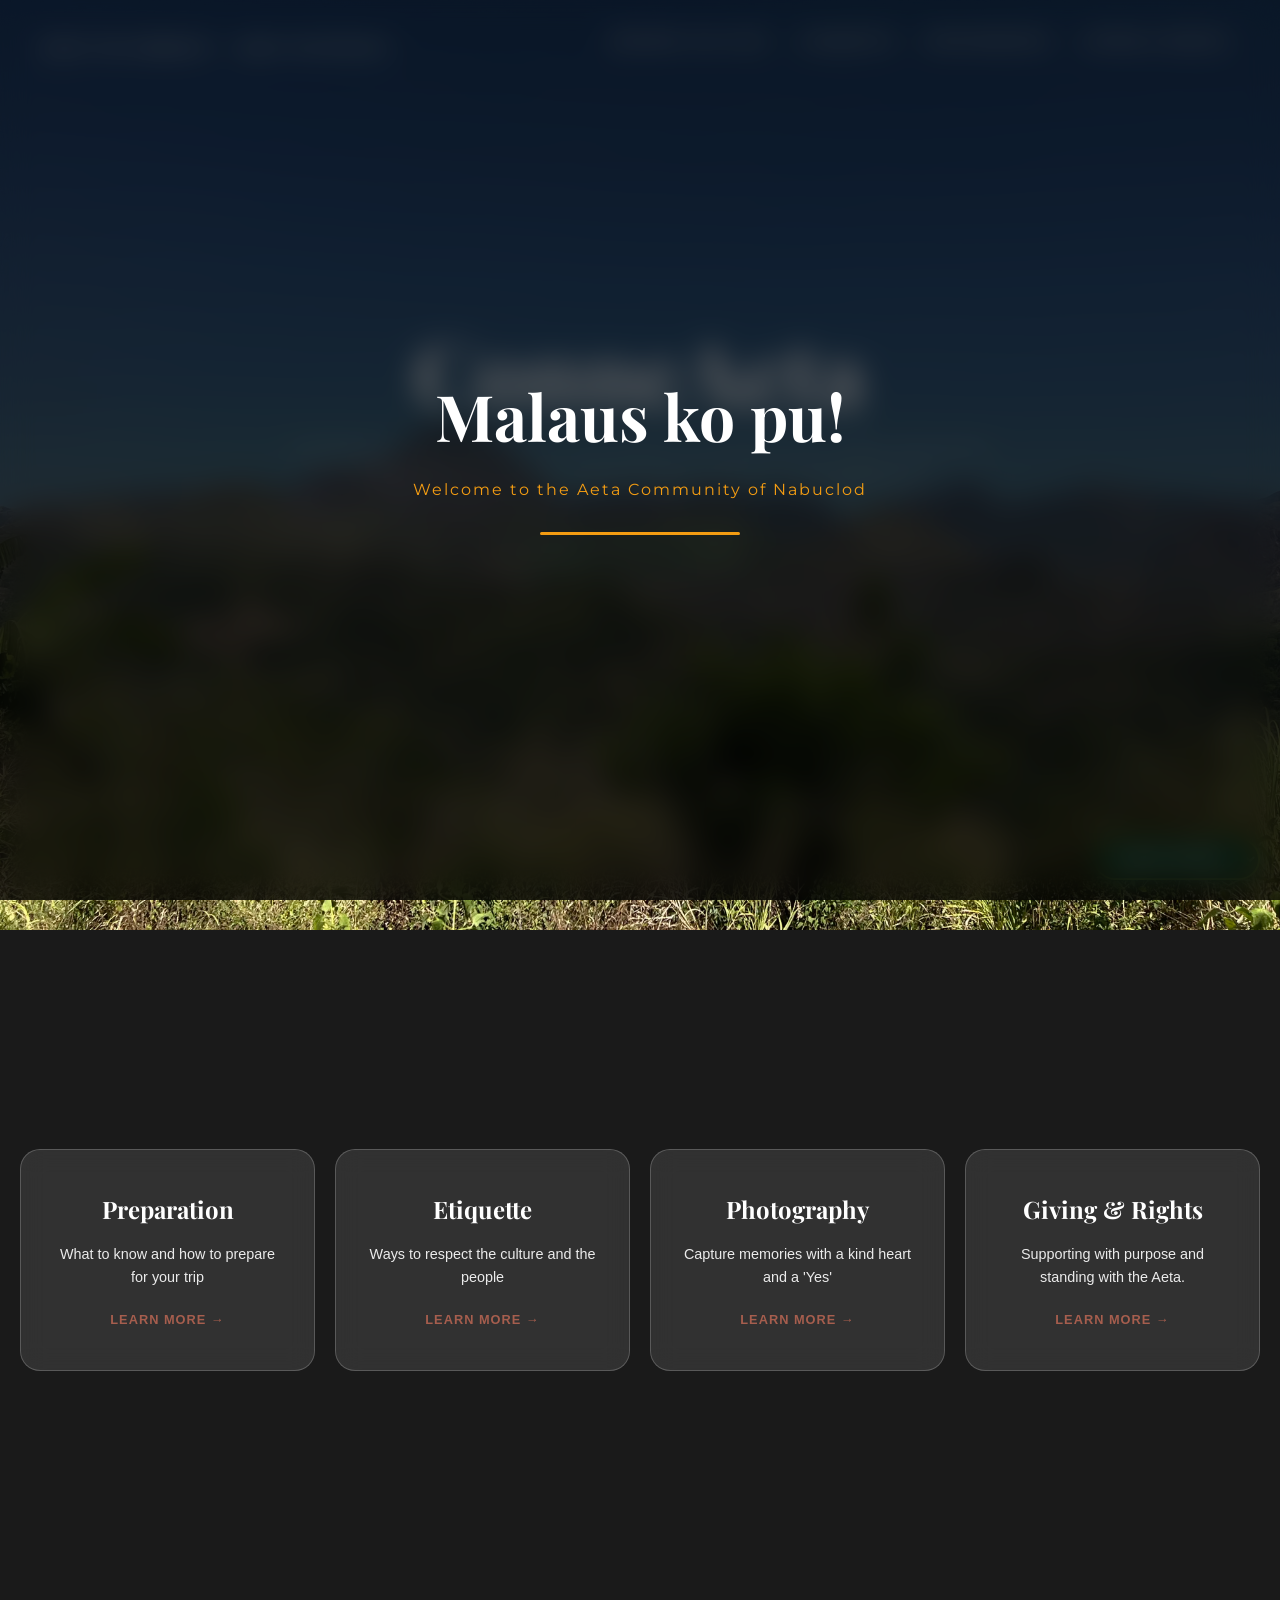
==== commit 37a48a24: "Add files via upload initial commit" ====
--- a/index.html
+++ b/index.html
@@ -7,6 +7,8 @@
     <link href="https://fonts.googleapis.com/css2?family=Montserrat:wght@300;400;600&family=Playfair+Display:ital,wght@0,600;1,600&display=swap" rel="stylesheet">
     <link rel="stylesheet" href="style.css">
     <title>ConneAeta</title>
+    <script src=translations.js></script>
+    <script src=main-logic.js></script>
 </head>
 <body class="home-page" style="background: linear-gradient(rgba(0,0,0,0.5), rgba(0,0,0,0.5)), url('nabuclod.jpeg') no-repeat center center fixed; background-size: cover; background-color: #1a1a1a;">
   
@@ -22,10 +24,14 @@
 </div>
 <header>
         <nav>
-            <a href="before-you-visit.html">Before You Visit</a>
-            <a href="etiquette.html">Etiquette</a>
-            <a href="photos.html">Photography</a>
-            <a href="support.html">Giving & Rights</a>
+            <select id="lang-select" onchange="updateLanguage(this.value)">
+            <option value="en">English (Default)</option>
+            <option value="tl">Tagalog</option>
+            </select>
+            <a href="before-you-visit.html" data-key="nav1">Before You Visit</a>
+            <a href="etiquette.html" data-key="nav2">Etiquette</a>
+            <a href="photos.html" data-key='nav3'>Photography</a>
+            <a href="support.html" data-key="nav4">Giving & Rights</a>
         </nav>
 
     </header>
@@ -33,26 +39,26 @@
     <main class="hero">
         <div class="hero-content">
             <h1>ConneAeta</h1>
-            <p class="tagline">Connecting People to Aeta Etiquette and Rights <br class="desktop-only"> in Nabuclod, Floridablanca, Pampanga</p>
+            <p class="tagline" data-key="ind_tagline">Connecting People to Aeta Etiquette and Rights <br class="desktop-only"> in Nabuclod, Floridablanca, Pampanga</p>
             <div class="button-container">
-                <a href="before-you-visit.html" class="cta-button">Connect with Respect</a>
+                <a href="before-you-visit.html" class="cta-button" data-key="ind_button">Connect with Respect</a>
             </div>
         </div>
     </main>
    <!-- Brand & Info Navigation (Top Left) -->
 <nav class="index-info-nav">
     <!-- Added onclick here -->
-    <button id="communityBtn" class="nav-main" onclick="openModal('communityModal')">About The Community</button>
-    <button id="projectBtn" class="nav-sub" onclick="openModal('projectModal')">About The Project</button>
+    <button id="communityBtn" class="nav-main" onclick="openModal('communityModal')" data-key="nav_main">About The Community</button>
+    <button id="projectBtn" class="nav-sub" onclick="openModal('projectModal')" data-key="nav_sub">About The Project</button>
 </nav>
 
 <!-- Modals (Initially Hidden) -->
 <div id="communityModal" class="modal">
     <div class="modal-content">
         <span class="close-btn" onclick="closeModal('communityModal')">&times;</span>
-        <h2>The Aeta of Nabuclod </h2>
+        <h2 data-key="navmain_title">The Aeta of Nabuclod </h2>
         <div class="matcha-line"></div>
-        <p> <br> The Aeta of Nabuclod are among the resilient Indigenous peoples of Pampanga, 
+        <p data-key="navmain_des"> <br> The Aeta of Nabuclod are among the resilient Indigenous peoples of Pampanga, 
             serving as the ancestral guardians of the mountains in Floridablanca. 
             Their heritage is deeply rooted in a spiritual and physical connection to the land, 
             which they view not just as property, but as a source of life, medicine, and identity.
@@ -68,9 +74,9 @@
 <div id="projectModal" class="modal">
     <div class="modal-content">
         <span class="close-btn" onclick="closeModal('projectModal')">&times;</span>
-        <h2>About ConneAeta</h2>
+        <h2 data-key="navsub_title">About ConneAeta</h2>
         <div class="matcha-line"></div>
-        <p> <br> ConneAeta is a digital platform designed to bridge the gap between visitors and the Aeta community 
+        <p data-key="navsub_des"> <br> ConneAeta is a digital platform designed to bridge the gap between visitors and the Aeta community 
             through education and legal awareness. 
             <br> <br>
             By providing specific guidance on Aeta etiquette and integrating 
@@ -84,29 +90,29 @@
     <div class="glass-grid">
         <!-- Card 1 -->
         <a href="before-you-visit.html" class="glass-card">
-            <h3>Preparation</h3>
-            <p>What to know and how to prepare for your trip</p>
-            <span class="card-link">Learn More →</span>
+            <h3 data-key="preparation_title">Preparation</h3>
+            <p data-key="preparation_des">What to know and how to prepare for your trip</p>
+            <span class="card-link" data-key="learn1">Learn More →</span>
         </a>
 
         <!-- Card 2 -->
         <a href="etiquette.html" class="glass-card">
-            <h3>Etiquette</h3>
-            <p>Ways to respect the culture and the people</p>
-            <span class="card-link">Learn More →</span>
+            <h3 data-key="etiquette_title">Etiquette</h3>
+            <p data-key="etiquette_des">Ways to respect the culture and the people</p>
+            <span class="card-link" data-key="learn2">Learn More →</span>
         </a>
 
         <!-- Card 3 -->
         <a href="photos.html" class="glass-card">
-            <h3>Photography</h3>
-            <p>Capture memories with a kind heart and a 'Yes'</p>
-            <span class="card-link">Learn More →</span>
+            <h3 data-key="photos_title">Photography</h3>
+            <p data-key="photos_des">Capture memories with a kind heart and a 'Yes'</p>
+            <span class="card-link" data-key="learn3">Learn More →</span>
         </a>
         <!-- New Card 4: Giving & Rights -->
         <a href="support.html" class="glass-card">
-            <h3>Giving & Rights</h3>
-            <p>Supporting with purpose and standing with the Aeta.</p>
-            <span class="card-link">Learn More →</span>
+            <h3 data-key="support_title">Giving & Rights</h3>
+            <p data-key="support_des">Supporting with purpose and standing with the Aeta.</p>
+            <span class="card-link" data-key="learn4">Learn More →</span>
         </a>
     </div>
     
--- a/style.css
+++ b/style.css
@@ -1293,7 +1293,7 @@
 
     .nav-main, .nav-sub {
         font-size: 20px !important;
-        font-family: 'Montserrat', sans-serif;';
+        font-family: 'Montserrat', sans-serif;
         font-weight: 600 !important;
         white-space: nowrap; /* FORCES text to stay on one line */
         padding: 10px 15px;
@@ -1321,3 +1321,40 @@
     .modal-content h2 {
         font-size: 1.4rem !important;
     }
+#lang-select {
+    /* Positioning Logic */
+    position: fixed;
+    bottom: 20px; /* Distance from the bottom edge */
+    right: 20px;  /* Distance from the right edge */
+    z-index: 9999; /* Ensures it stays on top of all other elements */
+
+    /* Aesthetics */
+    background-color: #013220; /* Dark Forest Green */
+    color: #FFFFFF;
+    border: 2px solid #A4C639; /* Matcha Green Border */
+    padding: 10px 15px;
+    border-radius: 30px; /* Rounded pill shape looks modern */
+    font-size: 14px;
+    font-weight: 600;
+    cursor: pointer;
+    outline: none;
+    box-shadow: 0 4px 15px rgba(0, 0, 0, 0.3); /* Adds depth */
+    transition: all 0.3s ease;
+}
+
+/* Hover effect for better UX */
+#lang-select:hover {
+    background-color: #A4C639;
+    color: #013220;
+    transform: scale(1.05);
+}
+
+/* Mobile Adjustment */
+@media screen and (max-width: 768px) {
+    #lang-select {
+        bottom: 15px;
+        right: 15px;
+        padding: 8px 12px;
+        font-size: 12px;
+    }
+}
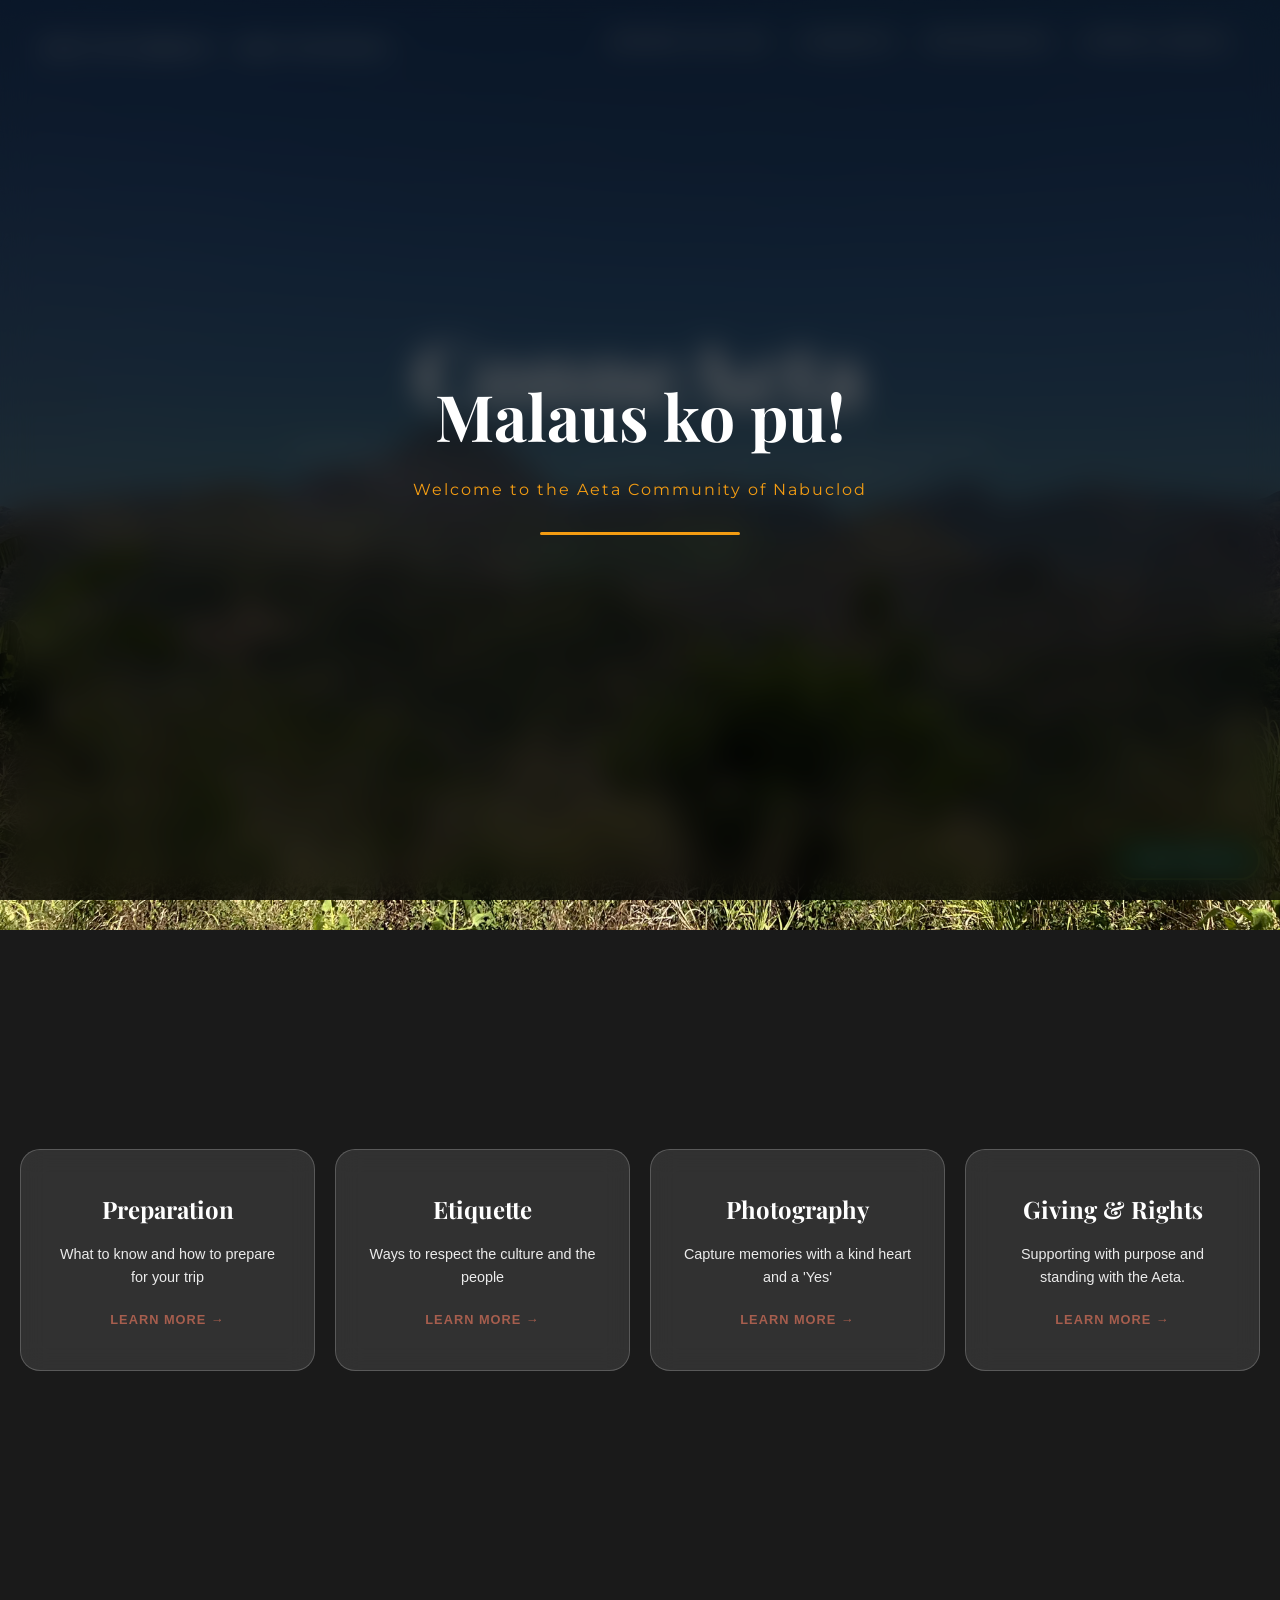
==== commit 45509574: "Add files via upload initial commit" ====
--- a/index.html
+++ b/index.html
@@ -24,10 +24,6 @@
 </div>
 <header>
         <nav>
-            <select id="lang-select" onchange="updateLanguage(this.value)">
-            <option value="en">English (Default)</option>
-            <option value="tl">Tagalog</option>
-            </select>
             <a href="before-you-visit.html" data-key="nav1">Before You Visit</a>
             <a href="etiquette.html" data-key="nav2">Etiquette</a>
             <a href="photos.html" data-key='nav3'>Photography</a>
@@ -176,6 +172,9 @@
     });
 });
 </script>
-
+<select id="lang-select" onchange="updateLanguage(this.value)">
+            <option value="en">English (Default)</option>
+            <option value="tl">Tagalog</option>
+            </select>
 </body>
 </html>
--- a/style.css
+++ b/style.css
@@ -1322,27 +1322,33 @@
         font-size: 1.4rem !important;
     }
 #lang-select {
-    /* Positioning Logic */
-    position: fixed;
-    bottom: 20px; /* Distance from the bottom edge */
-    right: 20px;  /* Distance from the right edge */
-    z-index: 9999; /* Ensures it stays on top of all other elements */
-
-    /* Aesthetics */
-    background-color: #013220; /* Dark Forest Green */
+    position: fixed !important; /* Force the position */
+    top: auto !important;      /* Alisin ang kahit anong "top" setting */
+    bottom: 20px !important;   /* Pilitin sa ilalim */
+    right: 20px !important;    /* Pilitin sa kanan */
+    z-index: 9999;
+    /* ... rest of your aesthetics ... */
+
+    /* Aesthetics (Keep your cool colors) */
+    background-color: #013220;
     color: #FFFFFF;
-    border: 2px solid #A4C639; /* Matcha Green Border */
+    border: 2px solid #A4C639;
     padding: 10px 15px;
-    border-radius: 30px; /* Rounded pill shape looks modern */
+    border-radius: 30px;
     font-size: 14px;
     font-weight: 600;
     cursor: pointer;
     outline: none;
-    box-shadow: 0 4px 15px rgba(0, 0, 0, 0.3); /* Adds depth */
+    box-shadow: 0 4px 15px rgba(0, 0, 0, 0.3);
     transition: all 0.3s ease;
-}
-
-/* Hover effect for better UX */
+    
+    /* Para mawala ang default dropdown arrow sa ilang browsers (optional) */
+    appearance: none; 
+    -webkit-appearance: none;
+    text-align: center;
+}
+
+/* Hover effect */
 #lang-select:hover {
     background-color: #A4C639;
     color: #013220;
@@ -1352,9 +1358,21 @@
 /* Mobile Adjustment */
 @media screen and (max-width: 768px) {
     #lang-select {
-        bottom: 15px;
+        bottom: 15px; /* Konting adjustment para sa mobile thumb reach */
         right: 15px;
         padding: 8px 12px;
         font-size: 12px;
-    }
+        /* Siguraduhin na hindi ito natatakpan ng mobile nav kung meron man */
+    }
+}
+
+/* Itago ang body habang hindi pa tapos ang translation */
+body {
+    opacity: 0;
+    transition: opacity 0.2s ease-in;
+}
+
+/* Class na idadagdag natin gamit ang JS */
+body.loaded {
+    opacity: 1;
 }
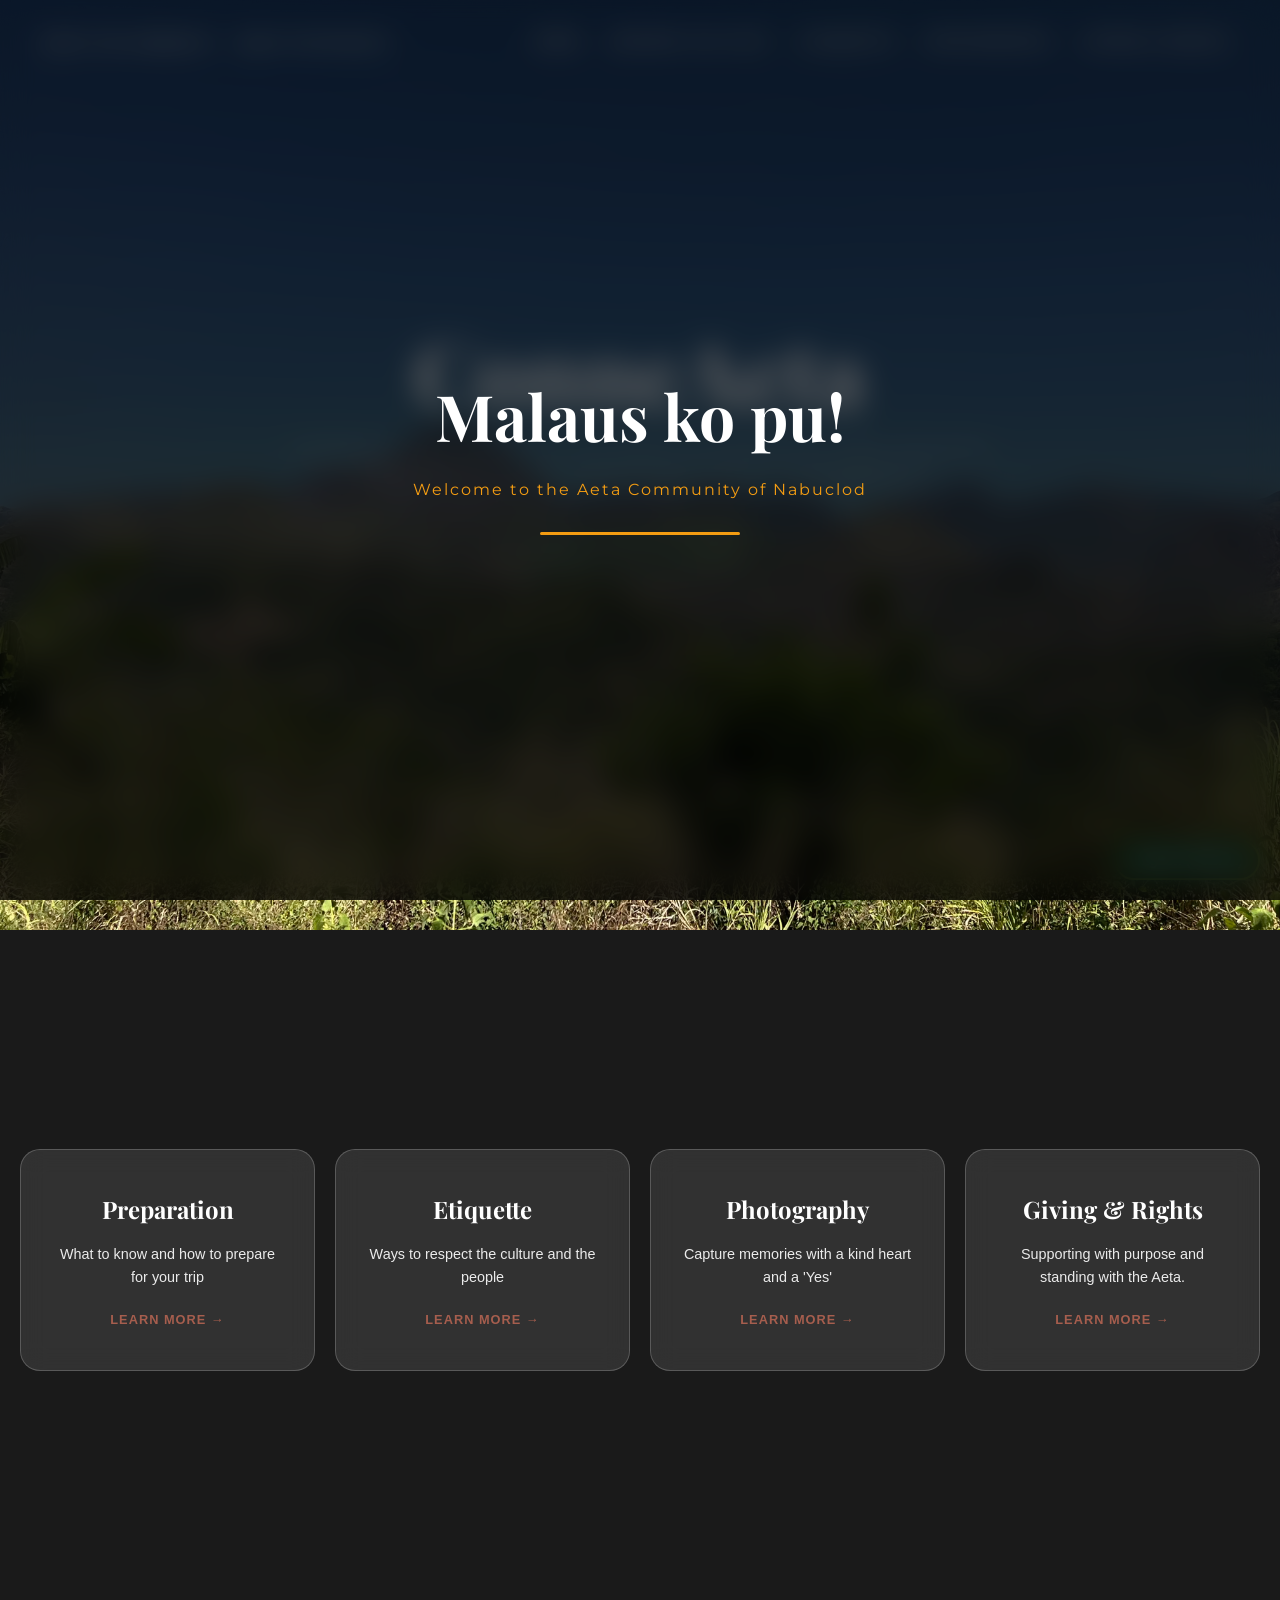
==== commit 68b35b2c: "Add files via upload" ====
--- a/index.html
+++ b/index.html
@@ -24,6 +24,7 @@
 </div>
 <header>
         <nav>
+            <a href="index.html">Home</a>
             <a href="before-you-visit.html" data-key="nav1">Before You Visit</a>
             <a href="etiquette.html" data-key="nav2">Etiquette</a>
             <a href="photos.html" data-key='nav3'>Photography</a>
--- a/style.css
+++ b/style.css
@@ -50,7 +50,6 @@
     transition: opacity 0.3s ease;
     text-shadow: 1px 1px 2px rgba(0,0,0,0.3);
 }
-
 /* THE ADDITION */
 nav a.active {
     color: var(--terracotta) !important;
@@ -261,38 +260,57 @@
     letter-spacing: 1px;
     color: var(--terracotta);
 }
-@media (max-width: 768px) {
-    /* Main Navbar: Fixed at the very top, spanning full width */
+ @media (max-width: 768px) {
     header {
         position: fixed; 
         top: 0;
         left: 0;
-        width: 100%; /* Ensures it covers the top properly */
-        padding: 15px 0;
-        display: flex;
-        justify-content: center; /* Centers your page links (Home, Maps, etc.) */
-        background: rgba(56, 81, 57, 0.9); 
+        width: 100%;
+        padding: 5px 0; /* Sobrang liit na padding sa taas/baba ng header */
+        background: rgba(56, 81, 57, 0.95); /* Mas solid ng konti para malinaw ang text */
         backdrop-filter: blur(10px);
         z-index: 2000;
-        border-bottom: 1px solid rgba(164, 198, 57, 0.2);
     }
 
     header nav {
         display: flex;
+        flex-wrap: wrap;
+        width: 100%;
         justify-content: center;
-        gap: 15px;
+        gap: 0 !important; /* Alisin ang puwang sa pagitan ng mga links */
+        margin: 0;
+        padding: 0;
     }
 
     header nav a {
-        font-size: 0.75rem;
-        letter-spacing: 1px;
+        text-align: center;
+        margin: 0 !important;
+        padding: 8px 2px; /* Siksik na padding: 8px sa vertical, 2px lang sa horizontal */
+        box-sizing: border-box;
+        font-size: 0.70rem;
+        display: block;
         text-transform: uppercase;
-    }
-
+        letter-spacing: 0px; /* Alisin ang spacing ng letters para hindi humaba ang salita */
+    }
+
+    /* Row 1: 3 Items (33.33% each) */
+    header nav a:nth-child(-n+3) {
+        flex: 0 0 33.33%;
+        width: 33.33%;
+        /* Opsyonal: Lagyan ng manipis na border para makita ang division */
+        /* border: 0.1px solid rgba(255,255,255,0.05); */
+    }
+
+    /* Row 2: 2 Items (50% each) */
+    header nav a:nth-child(n+4) {
+        flex: 0 0 50%;
+        width: 50%;
+    }
+
+    /* I-adjust ang Hero Content para hindi masyadong malayo ang gap sa header */
     .hero-content h1 {
-        margin-top: 60px; /* Prevents text from being hidden behind the header */
-    }
-
+        margin-top: 80px; /* Binawasan mula 110px para siksik tignan */
+    }
     .tagline {
         letter-spacing: 2px; /* Reduces spacing so it doesn't wrap awkwardly */
         margin-bottom: 30px;
@@ -1169,7 +1187,7 @@
 /* --- Index-Only Navigation --- */
 .index-info-nav {
     position: fixed;
-    top: 40px;
+    top: 35px;
     left: 40px;
     z-index: 1000;
     flex-direction: row;
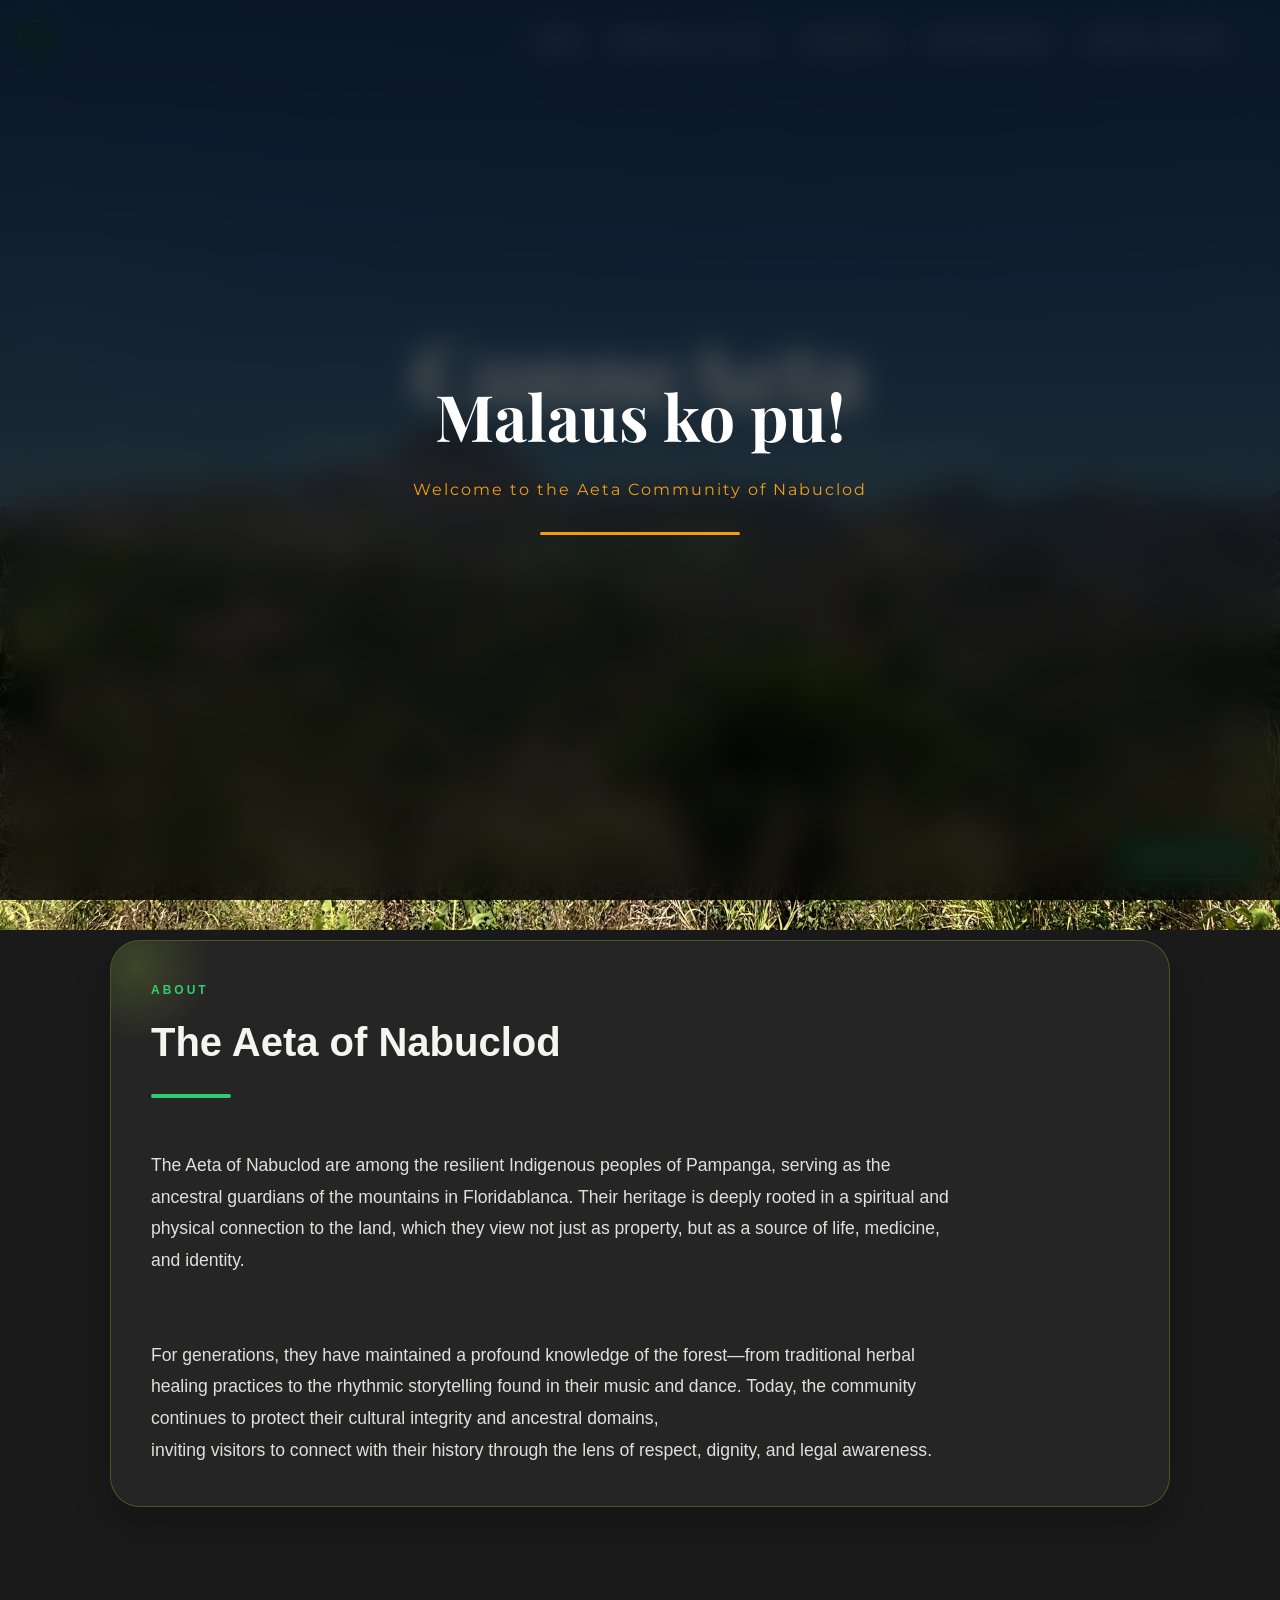
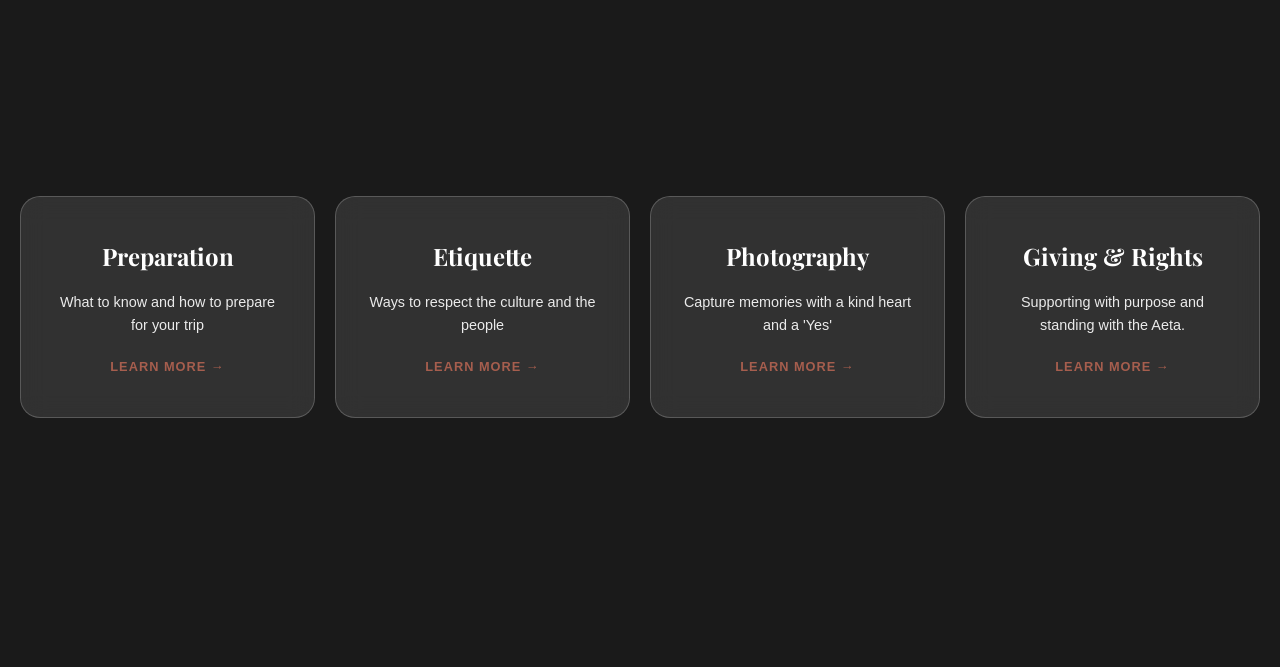
==== commit 658e6c00: "Add files via upload" ====
--- a/index.html
+++ b/index.html
@@ -43,45 +43,43 @@
         </div>
     </main>
    <!-- Brand & Info Navigation (Top Left) -->
-<nav class="index-info-nav">
-    <!-- Added onclick here -->
-    <button id="communityBtn" class="nav-main" onclick="openModal('communityModal')" data-key="nav_main">About The Community</button>
-    <button id="projectBtn" class="nav-sub" onclick="openModal('projectModal')" data-key="nav_sub">About The Project</button>
-</nav>
+<!-- Floating Info Button -->
+<button id="info-btn" class="info-fab" onclick="openModal('projectModal')">
+    <span>i</span>
+</button>
 
-<!-- Modals (Initially Hidden) -->
-<div id="communityModal" class="modal">
-    <div class="modal-content">
-        <span class="close-btn" onclick="closeModal('communityModal')">&times;</span>
-        <h2 data-key="navmain_title">The Aeta of Nabuclod </h2>
-        <div class="matcha-line"></div>
-        <p data-key="navmain_des"> <br> The Aeta of Nabuclod are among the resilient Indigenous peoples of Pampanga, 
-            serving as the ancestral guardians of the mountains in Floridablanca. 
-            Their heritage is deeply rooted in a spiritual and physical connection to the land, 
-            which they view not just as property, but as a source of life, medicine, and identity.
-            <br>
-            <br>
-        For generations, they have maintained a profound knowledge of the forest—from traditional 
-        herbal healing practices to the rhythmic storytelling found in their music and dance. 
-        Today, the community continues to protect their cultural integrity and ancestral domains, 
-        inviting visitors to connect with their history through the lens of respect, dignity, and legal awareness.</p>
-    </div>
-</div>
-
+<!-- Ang Modal mo (Nanatiling pareho) -->
 <div id="projectModal" class="modal">
     <div class="modal-content">
         <span class="close-btn" onclick="closeModal('projectModal')">&times;</span>
         <h2 data-key="navsub_title">About ConneAeta</h2>
         <div class="matcha-line"></div>
-        <p data-key="navsub_des"> <br> ConneAeta is a digital platform designed to bridge the gap between visitors and the Aeta community 
-            through education and legal awareness. 
-            <br> <br>
-            By providing specific guidance on Aeta etiquette and integrating 
-            the principles of the Indigenous Peoples’ Rights Act (IPRA), the project aims to transform "good intentions" 
-            into purposeful support—ensuring every connection is rooted in mutual respect and cultural dignity.</p>
+        <p data-key="navsub_des">
+            ConneAeta is a digital platform designed to bridge the gap between visitors and the Aeta community through education and legal awareness.
+            <br><br>
+            By providing specific guidance on Aeta etiquette and integrating the principles of the Indigenous Peoples’ Rights Act (IPRA), the project aims to transform "good intentions" into purposeful support.
+        </p>
     </div>
 </div>
-    
+
+<!-- Modals -->
+<section class="community-highlight">
+    <div class="highlight-glass">
+        <div class="highlight-header">
+            <span class="eyebrow-text" data-key="community_label">About</span>
+            <h2 data-key="navmain_title">The Aeta of Nabuclod</h2>
+            <div class="matcha-line-dynamic"></div>
+        </div>
+        
+        <div class="highlight-content">
+            <p data-key="navmain_des">
+                The Aeta of Nabuclod are among the resilient Indigenous peoples of Pampanga, serving as the ancestral guardians of the mountains in Floridablanca. Their heritage is deeply rooted in a spiritual and physical connection to the land, which they view not just as property, but as a source of life, medicine, and identity.
+            <br> <br> For generations, they have maintained a profound knowledge of the forest—from traditional herbal healing practices to the rhythmic storytelling found in their music and dance. Today, the community continues to protect their cultural integrity and ancestral domains,
+             inviting visitors to connect with their history through the lens of respect, dignity, and legal awareness.
+            </p>
+        </div>
+    </div>
+</section>
 
     <section class="quick-links">
     <div class="glass-grid">
--- a/style.css
+++ b/style.css
@@ -877,48 +877,84 @@
 }
 
 /* --- MOBILE RESPONSIVE FIXES (Below 900px) --- */
+/* --- MOBILE RESPONSIVE FIXES (Below 768px) --- */
 @media (max-width: 900px) {
     
-    /* Stack Sidebar on top of Gallery */
+    /* 1. Ang Parent Container - Pinaka-importante */
     .photography-wrapper { 
-        flex-direction: column; 
+        display: flex !important;
+        flex-direction: column !important; /* Pilitin na mag-stack vertically */
+        align-items: center !important;   /* I-center ang lahat ng anak (sidebar & gallery) */
         padding: 20px;
-        gap: 30px;
-    }
-
-    /* Adjust Sidebar for Top Placement */
+        gap: 40px; /* Mas malaking gap para hindi dikit ang protocol sa photos */
+        width: 100% !important;
+        overflow-x: hidden !important; /* Iwas horizontal scroll */
+    }
+
+    /* 2. Sidebar - Ngayon ay Centered na */
     .protocol-sidebar {
-        flex: none;
-        width: 100%;
+        flex: none !important;
+        width: 100% !important;
+        max-width: 500px; /* Para hindi masyadong malapad sa tablet */
         position: relative; 
         top: 0;
-        padding-right: 0;
-        border-right: none;
+        padding: 0 0 30px 0; /* Inalis ang right padding */
+        border-right: none !important;
         border-bottom: 1px solid rgba(255, 255, 255, 0.1);
-        padding-bottom: 30px;
+        
+        /* Centering Logic */
+        display: flex;
+        flex-direction: column;
+        align-items: center; 
+        text-align: center;
     }
 
     .sidebar-title {
-        font-size: 1.3rem;
+        font-size: 1.5rem;
         margin-bottom: 25px;
-    }
-
-    /* Convert Mosaic Grid to Single Column for readability */
+        width: 100%;
+    }
+
+    .protocol-list {
+        width: 100%;
+        display: flex;
+        flex-direction: column;
+        align-items: center;
+    }
+
+    /* 3. Gallery Main - Siguraduhing bababa ito */
+    .gallery-main {
+        width: 100% !important;
+        display: block !important;
+    }
+
     .mosaic-grid {
-        grid-template-columns: 1fr; 
+        display: grid !important;
+        grid-template-columns: 1fr !important; /* Single column */
         gap: 20px;
-    }
-
-    /* Ensure 'Wide' and 'Standard' photos look the same on mobile */
+        width: 100% !important;
+    }
+
+    /* 4. Photos Fix */
     .photo-item, 
     .photo-item.wide {
         grid-column: span 1 !important; 
+        width: 100% !important;
         aspect-ratio: 3 / 2; 
         border-radius: 18px; 
+        overflow: hidden;
+        display: block !important;
+    }
+
+    .photo-item img {
+        width: 100% !important;
+        height: 100% !important;
+        object-fit: cover !important;
     }
 
     .p-item {
         margin-bottom: 25px;
+        width: 100%;
     }
 }
 
@@ -1171,6 +1207,82 @@
     border-top: 1px solid rgba(255, 255, 255, 0.2);
     margin: 15px 0;
 }
+/* Container for the highlight section */
+.community-highlight {
+    width: 100%;
+    max-width: 1100px;
+    margin: 40px auto; /* Space before your cards */
+    padding: 0 20px;
+}
+
+.highlight-glass {
+    background: rgba(255, 255, 255, 0.05); /* Very subtle white */
+    backdrop-filter: blur(15px);
+    -webkit-backdrop-filter: blur(15px);
+    border: 1px solid rgba(164, 198, 57, 0.3); /* Matcha Green border */
+    border-radius: 30px;
+    padding: 40px;
+    box-shadow: 0 20px 40px rgba(0, 0, 0, 0.2);
+    position: relative;
+    overflow: hidden;
+}
+
+/* The "Glow" effect in the corner */
+.highlight-glass::before {
+    content: '';
+    position: absolute;
+    top: -50px;
+    left: -50px;
+    width: 150px;
+    height: 150px;
+    background: radial-gradient(circle, rgba(164, 198, 57, 0.2) 0%, transparent 70%);
+    pointer-events: none;
+}
+
+.eyebrow-text {
+    color: #2ecc71; /* Matcha Green */
+    text-transform: uppercase;
+    font-size: 0.75rem;
+    letter-spacing: 3px;
+    font-weight: 700;
+    display: block;
+    margin-bottom: 10px;
+}
+
+.highlight-header h2 {
+    font-size: 2.5rem;
+    color: #F5F5F0;
+    margin: 0;
+    font-weight: 800;
+}
+
+.matcha-line-dynamic {
+    width: 80px;
+    height: 4px;
+    background: #2ecc71;
+    margin: 20px 0;
+    border-radius: 10px;
+}
+
+.highlight-content p {
+    white-space: pre-line;
+    color: rgba(245, 245, 240, 0.9);
+    font-size: 1.1rem;
+    line-height: 1.8;
+    max-width: 800px;
+}
+
+/* Mobile Adjustment */
+@media (max-width: 768px) {
+    .highlight-glass {
+        padding: 25px;
+        margin-top: 100px; /* Adjust if your 3x2/2x2 nav is fixed */
+    }
+    
+    .highlight-header h2 {
+        font-size: 1.8rem;
+    }
+}
 
 /* Mobile Specific Tweaks - (No Changes Needed) */
 @media screen and (max-width: 480px) {
@@ -1185,58 +1297,60 @@
 }
 
 /* --- Index-Only Navigation --- */
-.index-info-nav {
-    position: fixed;
-    top: 35px;
-    left: 40px;
-    z-index: 1000;
-    flex-direction: row;
-    gap: 20px;
-   
-}
-
-.index-info-nav button {
-    background: transparent;
-    border: none;
-    padding: 0;
-    text-align: left;
-    text-transform: uppercase;
-    letter-spacing: 1px;
-    font-size: 0.8rem;
+/* --- Floating Info FAB: Styled to match Language Selector --- */
+.info-fab {
+    /* POSITIONING LOGIC */
+    position: fixed !important;
+    top: 20px !important;    /* Pantay sa distance ng lang-select pero sa itaas */
+    left: 20px !important;   /* Pwesto sa kaliwa */
+    bottom: auto !important; /* Siguradong walang "bottom" constraint sa laptop */
+    z-index: 9999;
+
+    /* MATCHED AESTHETICS */
+    background-color: #013220; /* Dark Forest Green */
+    color: #FFFFFF;            /* White Icon/Text */
+    border: 2px solid #2ecc71; /* Emerald Green Border (Matched) */
+    
+    /* Shape & Size Logic */
+    width: 35px;
+    height: 35px;
+    border-radius: 50%;        /* Ginawa nating bilog pero pareho ang style */
+    
+    /* Layout */
+    display: flex;
+    align-items: center;
+    justify-content: center;
+    
+    /* Typography & Effects */
+    font-size: 18px;           /* Medyo mas malaki ang 'i' para malinaw */
+    font-weight: 600;
     cursor: pointer;
-    position: relative; /* Needed for the underline positioning */
-    width: fit-content;;
-}
-
-.nav-main, .nav-sub {
-    background: none;
-    border: none;
-    border-left: 2px solid #A4C639; /* The permanent "noticeable" cue */
-    padding: 5px 15px;
-    margin-bottom: 15px;
-    color: #F5F5F0;
-    font-size: 4rem;
-    font-weight: bolder;
-    text-align: left;
-    display: block;
-    cursor: pointer;
-    transition: padding-left 0.3s ease, border-left 0.3s ease;
-}
-
-/* On laptop view, give it a slight background glow */
-.nav-main {
-    background: linear-gradient(to right, rgba(164, 198, 57, 0.1), transparent);
-}
-
-.nav-main:hover, .nav-sub:hover {
-    border-left: 5px solid #A4C639; /* Line gets thicker on hover */
-    padding-left: 25px;
-    color: #A4C639;
-}
-    
-/* Subtle hover just to confirm interaction */
-
-
+    outline: none;
+    box-shadow: 0 4px 15px rgba(0, 0, 0, 0.3);
+    transition: all 0.3s ease;
+}
+
+/* Hover Effect para mag-match din sa lang-select logic */
+.info-fab:hover {
+    background-color: #2ecc71;
+    color: #013220;
+    transform: scale(1.1);
+}
+
+/* --- Mobile Adjustment (Phone View) --- */
+@media screen and (max-width: 768px) {
+    .info-fab {
+        /* Ilipat sa Lower Left */
+        top: auto !important;
+        bottom: 20px !important; 
+        left: 20px !important;
+        
+        /* Maintain size para madaling i-tap */
+        width: 38px;
+        height: 38px;
+        font-size: 16px;
+    }
+}
 /* THE MODAL FOR INDEX */
 .modal {
     display: none; /* Starts hidden */
@@ -1256,10 +1370,11 @@
 
 /* The Earthy Box */
 .modal-content {
+    white-space: pre-line;
     background-color: #242620;
     color: #F5F5F0;
     padding: 40px;
-    border: 1px solid rgba(164, 198, 57, 0.4);
+    border: 1px solid #2ecc71;
     width: 90%;
     max-width: 500px;
     border-radius: 15px;
@@ -1269,7 +1384,7 @@
 }
 /* Headlines */
 .modal-content h2 {
-    color: #A4C639; /* Matcha Green */
+    color: #2ecc71; /* Matcha Green */
     font-family: 'Playfair Display', serif;
     font-size: 1.75rem;
     margin-bottom: 10px;
@@ -1293,41 +1408,7 @@
 .close-btn:hover {
     color: #A4C639; /* Turns Matcha on hover */
 }
-@media screen and (max-width: 768px) {
-    .index-info-nav {
-        position: relative !important;
-        display: flex;
-        flex-direction: column; /* Side-by-side */
-        justify-content: center; /* Horizontally centers the group */
-        align-items: center; /* Vertically centers the group */
-        width: 100%;
-        margin: 30px 0 !important;
-        gap: 40px; /* Adjust spacing between buttons */
-        
-        /* Reset any desktop positioning */
-        left: 0 !important;
-        transform: none !important;
-    }
-
-    .nav-main, .nav-sub {
-        font-size: 20px !important;
-        font-family: 'Montserrat', sans-serif;
-        font-weight: 600 !important;
-        white-space: nowrap; /* FORCES text to stay on one line */
-        padding: 10px 15px;
-        text-align: center;
-        text-decoration: none; /* Removes the standard, tight underline */
-    display: inline-block; /* Essential! Allows padding to work properly */
-    
-    /* The Underline */
-    border-bottom: 2px solid #013220 !important; /* Thickness and your Matcha Green */
-    
-    /* THE GAP: Increase this number to move the line further away */
-    padding-bottom: 8px;
-        /* Optional: make text slightly smaller so they fit better on small screens */
-        font-size: 0.75rem; 
-    }
-}
+@media (max-width: 768px) {
     /* 3. Make the Modal box take up more width on small screens */
     .modal-content {
         width: 85% !important;
@@ -1339,6 +1420,9 @@
     .modal-content h2 {
         font-size: 1.4rem !important;
     }
+}
+
+  /* TRANSLATION */  
 #lang-select {
     position: fixed !important; /* Force the position */
     top: auto !important;      /* Alisin ang kahit anong "top" setting */
@@ -1350,7 +1434,7 @@
     /* Aesthetics (Keep your cool colors) */
     background-color: #013220;
     color: #FFFFFF;
-    border: 2px solid #A4C639;
+    border: 2px solid #2ecc71;
     padding: 10px 15px;
     border-radius: 30px;
     font-size: 14px;
@@ -1368,7 +1452,7 @@
 
 /* Hover effect */
 #lang-select:hover {
-    background-color: #A4C639;
+    background-color: #2ecc71;
     color: #013220;
     transform: scale(1.05);
 }
@@ -1393,4 +1477,4 @@
 /* Class na idadagdag natin gamit ang JS */
 body.loaded {
     opacity: 1;
-}+}
